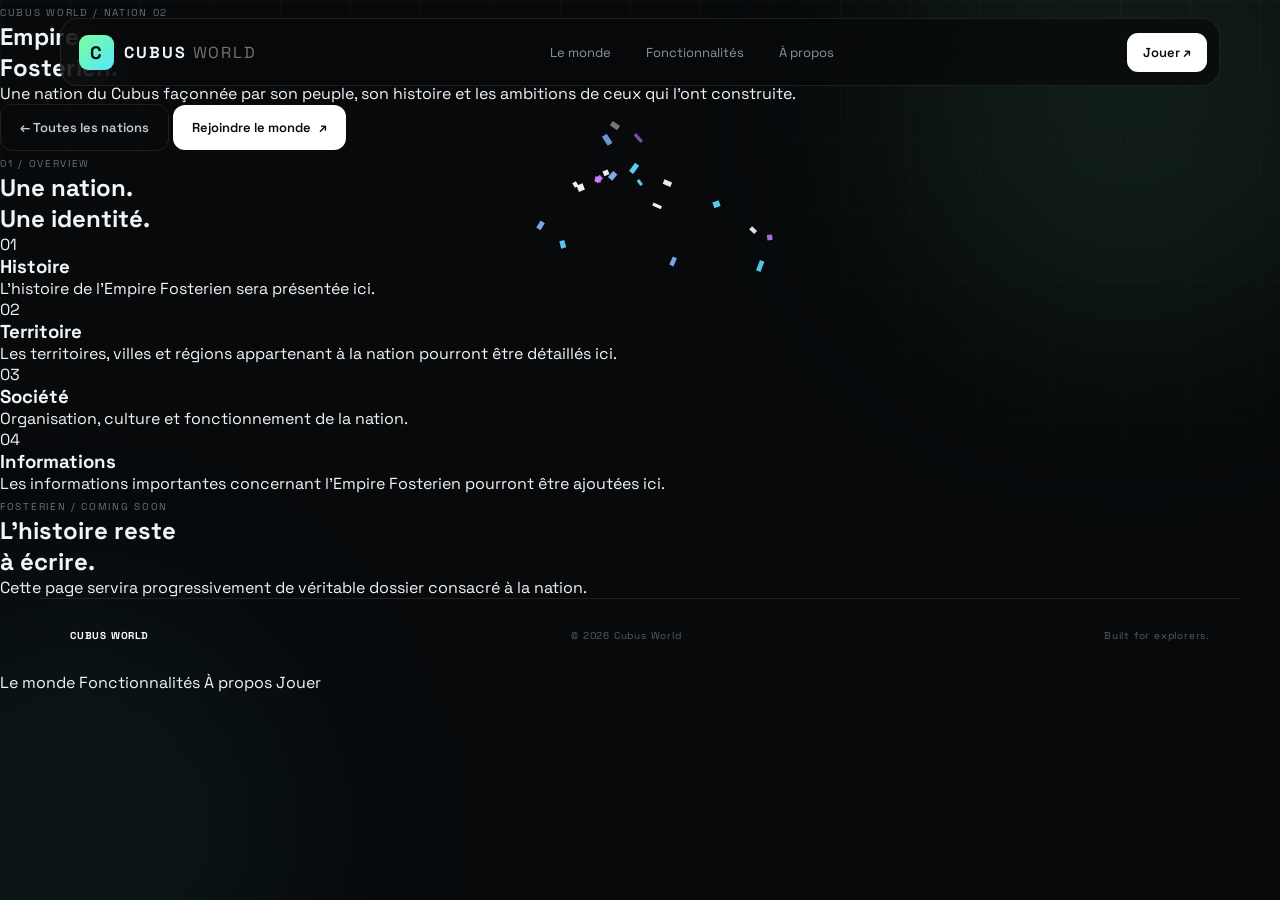
==== fosterien.html @ c407edb6 "Add initial fosterien.html file with structure" ====
<!DOCTYPE html>
<html lang="fr">

<head>

    <meta charset="UTF-8">

    <meta
        name="viewport"
        content="width=device-width, initial-scale=1.0"
    >

    <title>Empire Fosterien — Cubus World</title>

    <meta
        name="description"
        content="Découvrez l'Empire Fosterien dans Cubus World."
    >

    <!-- GLOBAL -->

    <link rel="stylesheet" href="style.css">

    <!-- FOSTERIEN -->

    <link rel="stylesheet" href="fosterien.css">

</head>


<body class="fosterien-page">


    <!-- =========================
         BACKGROUND
    ========================== -->

    <div class="background">

        <div class="grid"></div>

        <div class="glow glow-1"></div>
        <div class="glow glow-2"></div>

        <div class="particles"></div>

    </div>


    <!-- =========================
         NAVIGATION
    ========================== -->

    <header class="navbar">

        <a href="index.html" class="logo">

            <span class="logo-cube">
                C
            </span>

            <span>
                CUBUS<span class="logo-light"> WORLD</span>
            </span>

        </a>


        <nav class="nav-links">

            <a href="index.html#world">
                Le monde
            </a>

            <a href="index.html#features">
                Fonctionnalités
            </a>

            <a href="index.html#about">
                À propos
            </a>

        </nav>


        <a href="play.html" class="nav-button">

            Jouer

            <span>↗</span>

        </a>


        <button
            class="menu-button"
            aria-label="Menu"
        >

            <span></span>
            <span></span>

        </button>

    </header>


    <!-- =========================
         MAIN
    ========================== -->

    <main>


        <!-- HERO -->

        <section class="nation-hero">

            <div class="nation-hero-content reveal">


                <span class="kicker">
                    CUBUS WORLD / NATION 02
                </span>


                <h1>

                    Empire
                    <br>

                    <span>Fosterien.</span>

                </h1>


                <p class="nation-description">

                    Une nation du Cubus façonnée par son peuple,
                    son histoire et les ambitions de ceux qui
                    l'ont construite.

                </p>


                <div class="nation-actions">

                    <a
                        href="nations.html"
                        class="button secondary"
                    >
                        ← Toutes les nations
                    </a>

                    <a
                        href="play.html"
                        class="button primary"
                    >
                        Rejoindre le monde
                        <span>↗</span>
                    </a>

                </div>


            </div>

        </section>


        <!-- =========================
             PRESENTATION
        ========================== -->

        <section class="nation-section">


            <div class="nation-heading reveal">

                <span class="kicker">
                    01 / OVERVIEW
                </span>

                <h2>

                    Une nation.
                    <br>

                    <span>Une identité.</span>

                </h2>

            </div>


            <div class="nation-info-grid">


                <article class="nation-info-card reveal">

                    <span class="nation-card-number">
                        01
                    </span>

                    <h3>
                        Histoire
                    </h3>

                    <p>
                        L'histoire de l'Empire Fosterien
                        sera présentée ici.
                    </p>

                </article>


                <article class="nation-info-card reveal delay">

                    <span class="nation-card-number">
                        02
                    </span>

                    <h3>
                        Territoire
                    </h3>

                    <p>
                        Les territoires, villes et régions
                        appartenant à la nation pourront être
                        détaillés ici.
                    </p>

                </article>


                <article class="nation-info-card reveal">

                    <span class="nation-card-number">
                        03
                    </span>

                    <h3>
                        Société
                    </h3>

                    <p>
                        Organisation, culture et fonctionnement
                        de la nation.
                    </p>

                </article>


                <article class="nation-info-card reveal delay">

                    <span class="nation-card-number">
                        04
                    </span>

                    <h3>
                        Informations
                    </h3>

                    <p>
                        Les informations importantes concernant
                        l'Empire Fosterien pourront être ajoutées ici.
                    </p>

                </article>


            </div>

        </section>


        <!-- =========================
             PLACEHOLDER
        ========================== -->

        <section class="nation-feature">

            <div class="nation-feature-content reveal">

                <span class="kicker">
                    FOSTERIEN / COMING SOON
                </span>

                <h2>

                    L'histoire reste
                    <br>

                    <span>à écrire.</span>

                </h2>

                <p>

                    Cette page servira progressivement de
                    véritable dossier consacré à la nation.

                </p>

            </div>

        </section>


    </main>


    <!-- =========================
         FOOTER
    ========================== -->

    <footer>

        <div class="footer-logo">
            CUBUS WORLD
        </div>

        <span>
            © 2026 Cubus World
        </span>

        <span>
            Built for explorers.
        </span>

    </footer>


    <!-- =========================
         SCRIPTS
    ========================== -->

    <script src="moteur-js.js"></script>

    <script src="script.js"></script>

    <script src="fosterien.js"></script>


</body>

</html>
---- style.css ----
@import url('https://fonts.googleapis.com/css2?family=Space+Grotesk:wght@400;500;600;700&display=swap');

:root {
    --bg: #07090b;
    --surface: #0d1115;
    --surface-2: #12171c;

    --text: #f2f5f7;
    --muted: #8b949d;

    --green: #7cff9b;
    --cyan: #55e6ff;
    --purple: #9b6cff;

    --border: rgba(255,255,255,.09);

    --max: 1200px;
}


* {
    margin: 0;
    padding: 0;
    box-sizing: border-box;
}


html {
    scroll-behavior: smooth;
}


body {
    background: var(--bg);
    color: var(--text);
    font-family: "Space Grotesk", sans-serif;
    overflow-x: hidden;
}


a {
    text-decoration: none;
    color: inherit;
}


/* =========================
   BACKGROUND
========================= */

.background {
    position: fixed;
    inset: 0;
    pointer-events: none;
    z-index: -1;
    overflow: hidden;
}


.grid {
    position: absolute;
    inset: 0;

    background-image:
        linear-gradient(rgba(255,255,255,.025) 1px, transparent 1px),
        linear-gradient(90deg, rgba(255,255,255,.025) 1px, transparent 1px);

    background-size: 70px 70px;

    mask-image: linear-gradient(
        to bottom,
        black,
        transparent 80%
    );
}


.glow {
    position: absolute;
    border-radius: 50%;
    filter: blur(100px);
}


.glow-1 {
    width: 500px;
    height: 500px;

    background: rgba(124,255,155,.08);

    top: -150px;
    right: -100px;

    animation: glowMove 10s ease-in-out infinite;
}


.glow-2 {
    width: 450px;
    height: 450px;

    background: rgba(85,230,255,.06);

    bottom: -150px;
    left: -150px;

    animation: glowMove 13s ease-in-out infinite reverse;
}


/* =========================
   NAVBAR
========================= */

.navbar {
    position: fixed;

    top: 18px;
    left: 50%;

    transform: translateX(-50%);

    width: min(calc(100% - 30px), 1160px);

    height: 68px;

    display: flex;
    align-items: center;
    justify-content: space-between;

    padding: 0 12px 0 18px;

    border: 1px solid var(--border);
    border-radius: 18px;

    background: rgba(7,9,11,.72);

    backdrop-filter: blur(20px);

    z-index: 100;

    transition: .35s;
}


.navbar.scrolled {
    background: rgba(7,9,11,.94);

    box-shadow:
        0 20px 60px rgba(0,0,0,.35);
}


.logo {
    display: flex;
    align-items: center;
    gap: 10px;

    font-weight: 700;
    letter-spacing: .12em;
}


.logo-cube {
    width: 35px;
    height: 35px;

    display: grid;
    place-items: center;

    background: linear-gradient(
        135deg,
        var(--green),
        var(--cyan)
    );

    color: #07100b;

    border-radius: 9px;

    font-size: 18px;

    transform: rotate(0);
    transition: .4s;
}


.logo:hover .logo-cube {
    transform: rotate(90deg) scale(1.08);
}


.logo-light {
    font-weight: 400;
    opacity: .45;
}


.nav-links {
    display: flex;
    gap: 35px;

    font-size: 13px;

    color: var(--muted);
}


.nav-links a {
    transition: .25s;
}


.nav-links a:hover {
    color: white;
}


.nav-button {
    padding: 11px 16px;

    border-radius: 11px;

    background: white;
    color: #080a0c;

    font-size: 13px;
    font-weight: 600;

    transition: .3s;
}


.nav-button:hover {
    transform: translateY(-2px);

    box-shadow:
        0 10px 30px rgba(124,255,155,.15);
}


.menu-button {
    display: none;

    background: none;
    border: none;

    width: 40px;
    height: 40px;
}


.menu-button span {
    display: block;

    width: 23px;
    height: 1px;

    background: white;

    margin: 6px auto;
}


/* =========================
   HERO
========================= */

.hero {
    position: relative;

    min-height: 100svh;

    max-width: var(--max);

    margin: auto;

    display: grid;

    grid-template-columns: 1.05fr .95fr;

    align-items: center;

    gap: 40px;

    padding: 150px 30px 100px;
}


.status {
    display: inline-flex;

    align-items: center;
    gap: 9px;

    padding: 8px 12px;

    border: 1px solid var(--border);

    border-radius: 100px;

    color: #9fa7ae;

    font-size: 10px;

    letter-spacing: .14em;
}


.status span {
    width: 6px;
    height: 6px;

    border-radius: 50%;

    background: var(--green);

    box-shadow:
        0 0 15px var(--green);

    animation: pulse 2s infinite;
}


.hero h1 {
    font-size: clamp(60px, 8vw, 105px);

    line-height: .86;

    letter-spacing: -.075em;

    margin: 30px 0;
}


.hero h1 span {
    background: linear-gradient(
        100deg,
        white,
        var(--green),
        var(--cyan)
    );

    background-clip: text;
    -webkit-background-clip: text;

    color: transparent;
}


.hero-content > p {
    max-width: 530px;

    color: var(--muted);

    line-height: 1.7;

    font-size: 16px;
}


.hero-content strong {
    color: white;
}


.hero-buttons {
    display: flex;

    gap: 12px;

    margin-top: 32px;
}


.button {
    display: inline-flex;

    align-items: center;
    justify-content: center;

    padding: 14px 19px;

    border-radius: 12px;

    font-size: 13px;
    font-weight: 600;

    transition: .35s;
}


.button span {
    margin-left: 8px;
}


.button.primary {
    background: white;
    color: #080a0c;
}


.button.primary:hover {
    transform: translateY(-4px);

    box-shadow:
        0 15px 45px rgba(124,255,155,.16);
}


.button.secondary {
    border: 1px solid var(--border);

    color: #c4c9ce;
}


.button.secondary:hover {
    background: rgba(255,255,255,.05);

    transform: translateY(-4px);
}


.hero-stats {
    display: flex;

    gap: 40px;

    margin-top: 55px;
}


.hero-stats div {
    display: flex;
    flex-direction: column;
}


.hero-stats strong {
    font-size: 20px;
}


.hero-stats span {
    color: #5d666e;

    font-size: 9px;

    text-transform: uppercase;

    letter-spacing: .12em;

    margin-top: 5px;
}


/* =========================
   CUBE
========================= */

.hero-object {
    position: relative;

    display: grid;
    place-items: center;

    min-height: 500px;
}


.cube {
    width: 190px;
    height: 190px;

    position: relative;

    transform-style: preserve-3d;

    transform: rotateX(-20deg) rotateY(35deg);

    animation: cubeFloat 7s ease-in-out infinite;

    filter:
        drop-shadow(0 50px 50px rgba(0,0,0,.5));
}


.cube-face {
    position: absolute;

    width: 190px;
    height: 190px;

    border: 1px solid rgba(255,255,255,.18);

    background:
        linear-gradient(
            135deg,
            rgba(124,255,155,.55),
            rgba(85,230,255,.2)
        );

    box-shadow:
        inset 0 0 40px rgba(255,255,255,.08);
}


.front {
    transform: translateZ(95px);
}


.back {
    transform: rotateY(180deg) translateZ(95px);
}


.right {
    transform: rotateY(90deg) translateZ(95px);
}


.left {
    transform: rotateY(-90deg) translateZ(95px);
}


.top {
    transform: rotateX(90deg) translateZ(95px);
}


.bottom {
    transform: rotateX(-90deg) translateZ(95px);
}


.floating-card {
    position: absolute;

    padding: 10px 14px;

    border: 1px solid var(--border);

    border-radius: 10px;

    background: rgba(10,13,16,.8);

    backdrop-filter: blur(15px);

    font-size: 10px;

    letter-spacing: .1em;

    color: #aeb5bb;
}


.floating-card span {
    color: var(--green);

    margin-right: 7px;
}


.card-1 {
    top: 22%;
    left: 8%;

    animation: float 5s infinite;
}


.card-2 {
    bottom: 23%;
    right: 5%;

    animation: float 6s .5s infinite reverse;
}


.scroll {
    position: absolute;

    bottom: 30px;
    left: 30px;

    display: flex;
    align-items: center;
    gap: 10px;

    font-size: 9px;

    letter-spacing: .15em;

    color: #555d64;
}


.scroll span {
    width: 1px;
    height: 25px;

    background: linear-gradient(
        var(--green),
        transparent
    );

    animation: scroll 2s infinite;
}


/* =========================
   SECTIONS
========================= */

.section {
    max-width: var(--max);

    margin: auto;

    padding: 140px 30px;
}


.kicker {
    color: #687078;

    font-size: 10px;

    letter-spacing: .17em;
}


.section-heading {
    max-width: 650px;
}


.section-heading h2,
.about h2,
.play-content h2 {
    font-size: clamp(45px, 6vw, 78px);

    line-height: .94;

    letter-spacing: -.06em;

    margin: 22px 0;
}


.section-heading h2 span,
.about h2 span,
.play-content h2 span {
    background: linear-gradient(
        100deg,
        white,
        var(--green),
        var(--cyan)
    );

    background-clip: text;
    -webkit-background-clip: text;

    color: transparent;
}


.section-heading p,
.about-content p {
    color: var(--muted);

    line-height: 1.7;

    max-width: 530px;
}


/* =========================
   WORLD CARDS
========================= */

.world-grid {
    display: grid;

    grid-template-columns:
        repeat(3, 1fr);

    gap: 16px;

    margin-top: 65px;
}


.world-card {
    position: relative;

    min-height: 410px;

    border-radius: 25px;

    overflow: hidden;

    border: 1px solid var(--border);

    transition:
        transform .5s,
        border-color .5s;
}


.world-card:hover {
    transform: translateY(-10px);

    border-color: rgba(124,255,155,.3);
}


.world-card::before {
    content: "";

    position: absolute;
    inset: 0;

    background-size: cover;

    background-position: center;

    transition: transform 1s;
}


.world-card:hover::before {
    transform: scale(1.08);
}


.forest::before {
    background:
        radial-gradient(
            circle at 50% 25%,
            rgba(124,255,155,.35),
            transparent 35%
        ),
        linear-gradient(
            150deg,
            #16281c,
            #07100b 65%
        );
}


.ruins::before {
    background:
        radial-gradient(
            circle at 70% 20%,
            rgba(155,108,255,.35),
            transparent 35%
        ),
        linear-gradient(
            150deg,
            #241c31,
            #09070d 70%
        );
}


.void::before {
    background:
        radial-gradient(
            circle at 50% 30%,
            rgba(85,230,255,.35),
            transparent 35%
        ),
        linear-gradient(
            150deg,
            #10252a,
            #05090b 70%
        );
}


.card-overlay {
    position: absolute;
    inset: 0;

    background:
        linear-gradient(
            transparent 20%,
            rgba(0,0,0,.9)
        );
}


.world-card-content {
    position: absolute;

    left: 25px;
    right: 25px;
    bottom: 25px;
}


.world-card-content > span {
    font-size: 9px;

    color: #7b858c;

    letter-spacing: .14em;
}


.world-card h3 {
    font-size: 30px;

    margin: 9px 0;
}


.world-card p {
    color: #929aa1;

    font-size: 13px;

    line-height: 1.5;
}


.world-card a {
    display: inline-block;

    margin-top: 20px;

    font-size: 12px;

    color: var(--green);
}


/* =========================
   FEATURES
========================= */

.features-grid {
    display: grid;

    grid-template-columns:
        repeat(4, 1fr);

    gap: 15px;

    margin-top: 65px;
}


.feature {
    min-height: 280px;

    padding: 25px;

    border: 1px solid var(--border);

    border-radius: 22px;

    background:
        linear-gradient(
            145deg,
            rgba(255,255,255,.04),
            transparent
        );

    transition: .45s;

    position: relative;

    overflow: hidden;
}


.feature:hover {
    transform: translateY(-8px);

    background:
        linear-gradient(
            145deg,
            rgba(124,255,155,.07),
            transparent
        );
}


.feature-number {
    color: #525b62;

    font-size: 10px;
}


.feature-icon {
    font-size: 28px;

    color: var(--green);

    margin: 45px 0 20px;
}


.feature h3 {
    font-size: 22px;

    margin-bottom: 10px;
}


.feature p {
    color: var(--muted);

    font-size: 13px;

    line-height: 1.6;
}
.feature-link {
    display: inline-block;

    margin-top: 20px;

    font-size: 12px;

    color: var(--green);

    transition: .25s;
}

.feature-link:hover {
    transform: translateX(5px);
}


/* =========================
   PLAY SECTION
========================= */

.play-section {
    position: relative;

    min-height: 650px;

    display: grid;
    place-items: center;

    text-align: center;

    overflow: hidden;

    border-top: 1px solid var(--border);
    border-bottom: 1px solid var(--border);
}


.play-background {
    position: absolute;
    inset: 0;

    background:
        radial-gradient(
            circle at 50% 45%,
            rgba(124,255,155,.13),
            transparent 30%
        ),
        radial-gradient(
            circle at 50% 50%,
            rgba(85,230,255,.08),
            transparent 55%
        );
}


.play-content {
    position: relative;

    z-index: 2;
}


.play-content p {
    color: var(--muted);

    margin-bottom: 30px;
}


.big {
    padding: 17px 25px;
}


/* =========================
   ABOUT
========================= */

.about {
    min-height: 650px;

    position: relative;

    display: flex;

    align-items: center;
}


.about-big {
    position: absolute;

    left: -40px;

    font-size: clamp(120px, 22vw, 300px);

    font-weight: 700;

    letter-spacing: -.1em;

    color: rgba(255,255,255,.025);

    pointer-events: none;
}


.about-content {
    position: relative;

    margin-left: auto;

    max-width: 520px;
}


/* =========================
   FOOTER
========================= */

footer {
    max-width: var(--max);

    margin: auto;

    padding: 30px;

    border-top: 1px solid var(--border);

    display: flex;

    justify-content: space-between;

    color: #555d64;

    font-size: 10px;

    letter-spacing: .08em;
}


.footer-logo {
    color: white;

    font-weight: 700;
}


/* =========================
   REVEAL
========================= */

.reveal {
    opacity: 0;

    transform:
        translateY(35px);

    transition:
        opacity .9s cubic-bezier(.2,.7,.2,1),
        transform .9s cubic-bezier(.2,.7,.2,1);
}


.reveal.visible {
    opacity: 1;

    transform: none;
}


.delay {
    transition-delay: .18s;
}


/* =========================
   ANIMATIONS
========================= */

@keyframes float {

    0%,100% {
        transform: translateY(0);
    }

    50% {
        transform: translateY(-14px);
    }

}


@keyframes cubeFloat {

    0%,100% {
        transform:
            rotateX(-20deg)
            rotateY(35deg)
            translateY(0);
    }

    50% {
        transform:
            rotateX(-25deg)
            rotateY(55deg)
            translateY(-18px);
    }

}


@keyframes pulse {

    50% {
        opacity: .3;

        box-shadow:
            0 0 5px var(--green);
    }

}


@keyframes glowMove {

    50% {
        transform:
            translate(50px,-30px)
            scale(1.1);
    }

}


@keyframes scroll {

    50% {
        height: 8px;

        opacity: .3;
    }

}


/* =========================
   TABLET
========================= */

@media (max-width: 900px) {

    .nav-links {
        display: none;
    }


    .nav-button {
        display: none;
    }


    .menu-button {
        display: block;
    }


    .hero {
        grid-template-columns: 1fr;

        text-align: center;

        padding-top: 150px;
    }


    .hero-content > p {
        margin: auto;
    }


    .hero-buttons {
        justify-content: center;
    }


    .hero-stats {
        justify-content: center;
    }


    .hero-object {
        min-height: 400px;
    }


    .world-grid {
        grid-template-columns: 1fr 1fr;
    }


    .world-card:last-child {
        grid-column: 1 / -1;
    }


    .features-grid {
        grid-template-columns: 1fr 1fr;
    }

}


/* =========================
   MOBILE
========================= */

@media (max-width: 600px) {

    .navbar {
        top: 10px;

        width:
            calc(100% - 20px);

        height: 62px;
    }


    .hero {
        padding:
            130px
            20px
            80px;
    }


    .hero h1 {
        font-size: 58px;
    }


    .hero-buttons {
        flex-direction: column;
    }


    .hero-buttons .button {
        width: 100%;
    }


    .hero-stats {
        gap: 20px;
    }


    .hero-object {
        min-height: 350px;
    }


    .cube {
        width: 140px;
        height: 140px;
    }


    .cube-face {
        width: 140px;
        height: 140px;
    }


    .front {
        transform: translateZ(70px);
    }


    .back {
        transform:
            rotateY(180deg)
            translateZ(70px);
    }


    .right {
        transform:
            rotateY(90deg)
            translateZ(70px);
    }


    .left {
        transform:
            rotateY(-90deg)
            translateZ(70px);
    }


    .top {
        transform:
            rotateX(90deg)
            translateZ(70px);
    }


    .bottom {
        transform:
            rotateX(-90deg)
            translateZ(70px);
    }


    .floating-card {
        display: none;
    }


    .section {
        padding:
            100px
            20px;
    }


    .world-grid {
        grid-template-columns: 1fr;
    }


    .world-card:last-child {
        grid-column: auto;
    }


    .features-grid {
        grid-template-columns: 1fr;
    }


    .feature {
        min-height: 240px;
    }


    .play-section {
        min-height: 550px;

        padding: 30px;
    }


    .about {
        min-height: 550px;
    }


    .about-big {
        left: -20px;

        top: 15%;

        font-size: 28vw;
    }


    footer {
        margin: 0 20px;

        flex-wrap: wrap;

        gap: 12px;
    }

}


/* ACCESSIBILITY */

@media (prefers-reduced-motion: reduce) {

    *,
    *::before,
    *::after {
        animation-duration: .01ms !important;

        animation-iteration-count: 1 !important;

        scroll-behavior: auto !important;

        transition-duration: .01ms !important;
    }

}
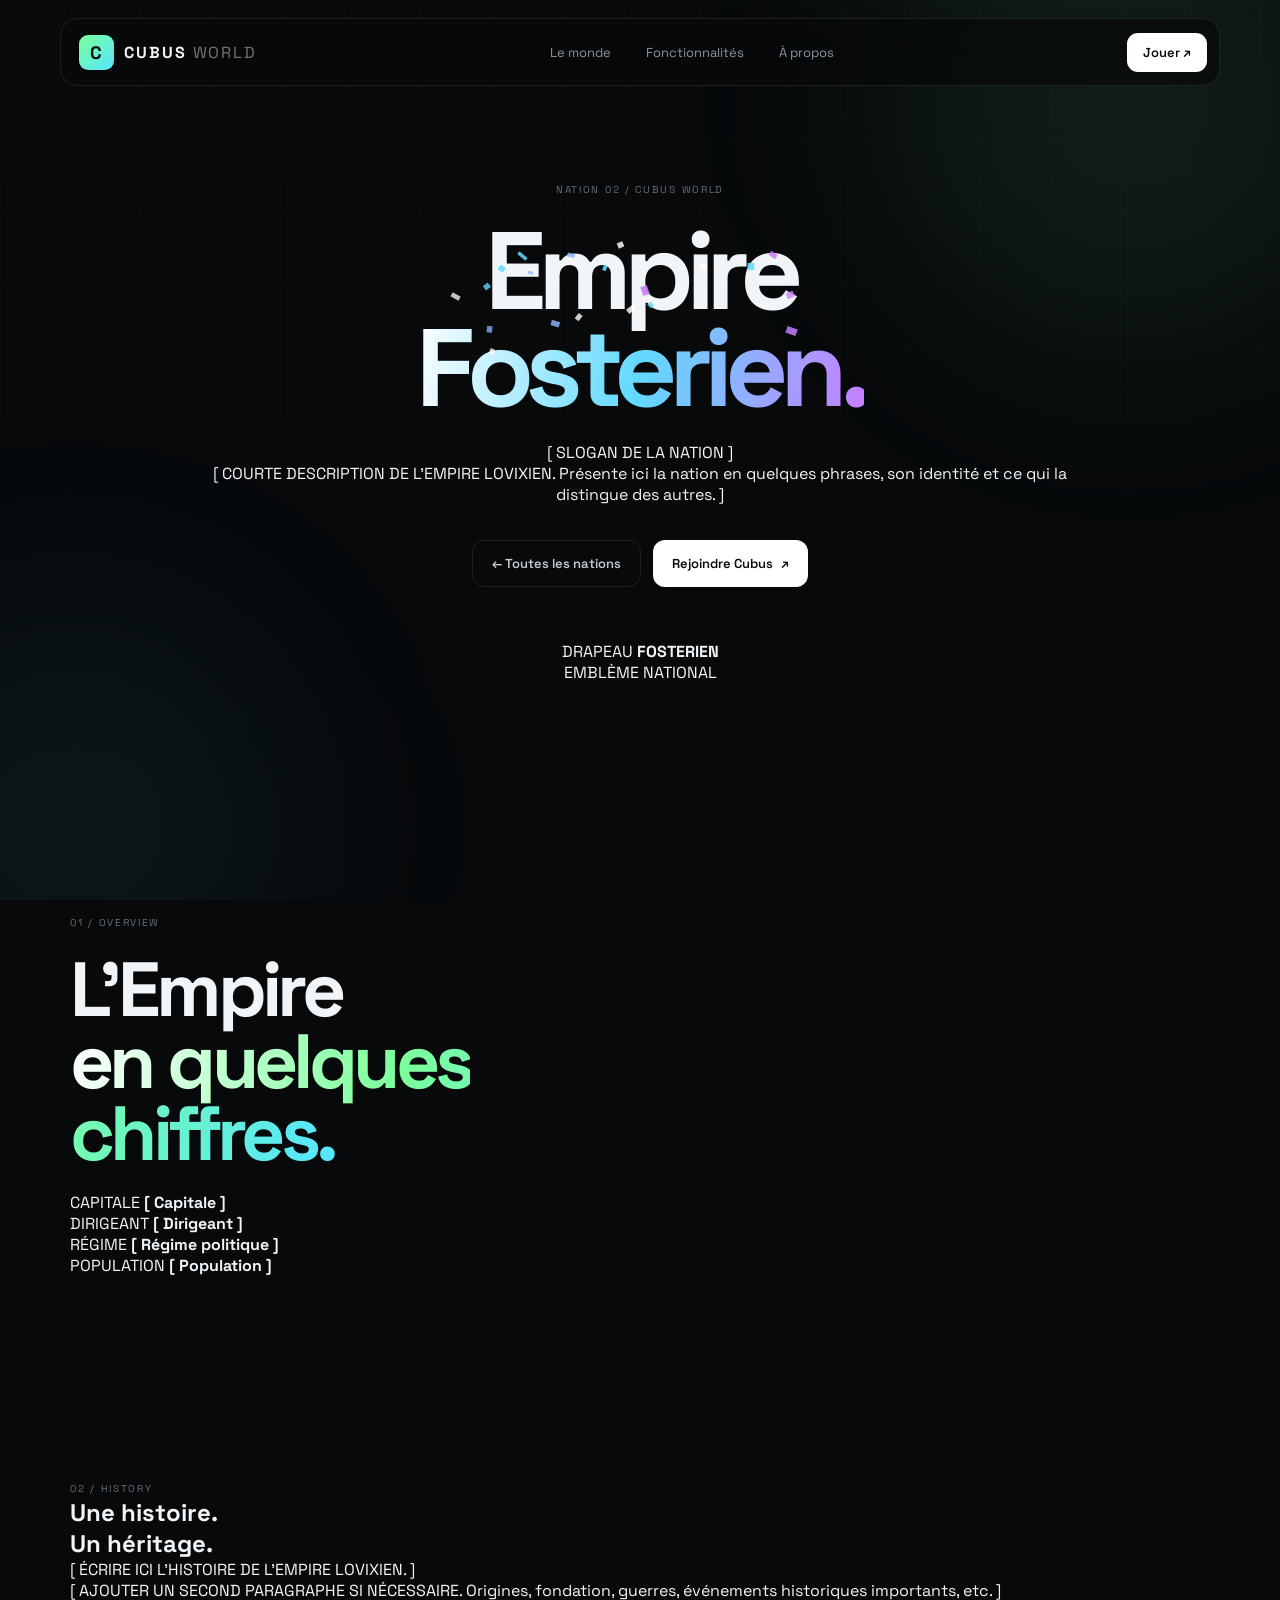
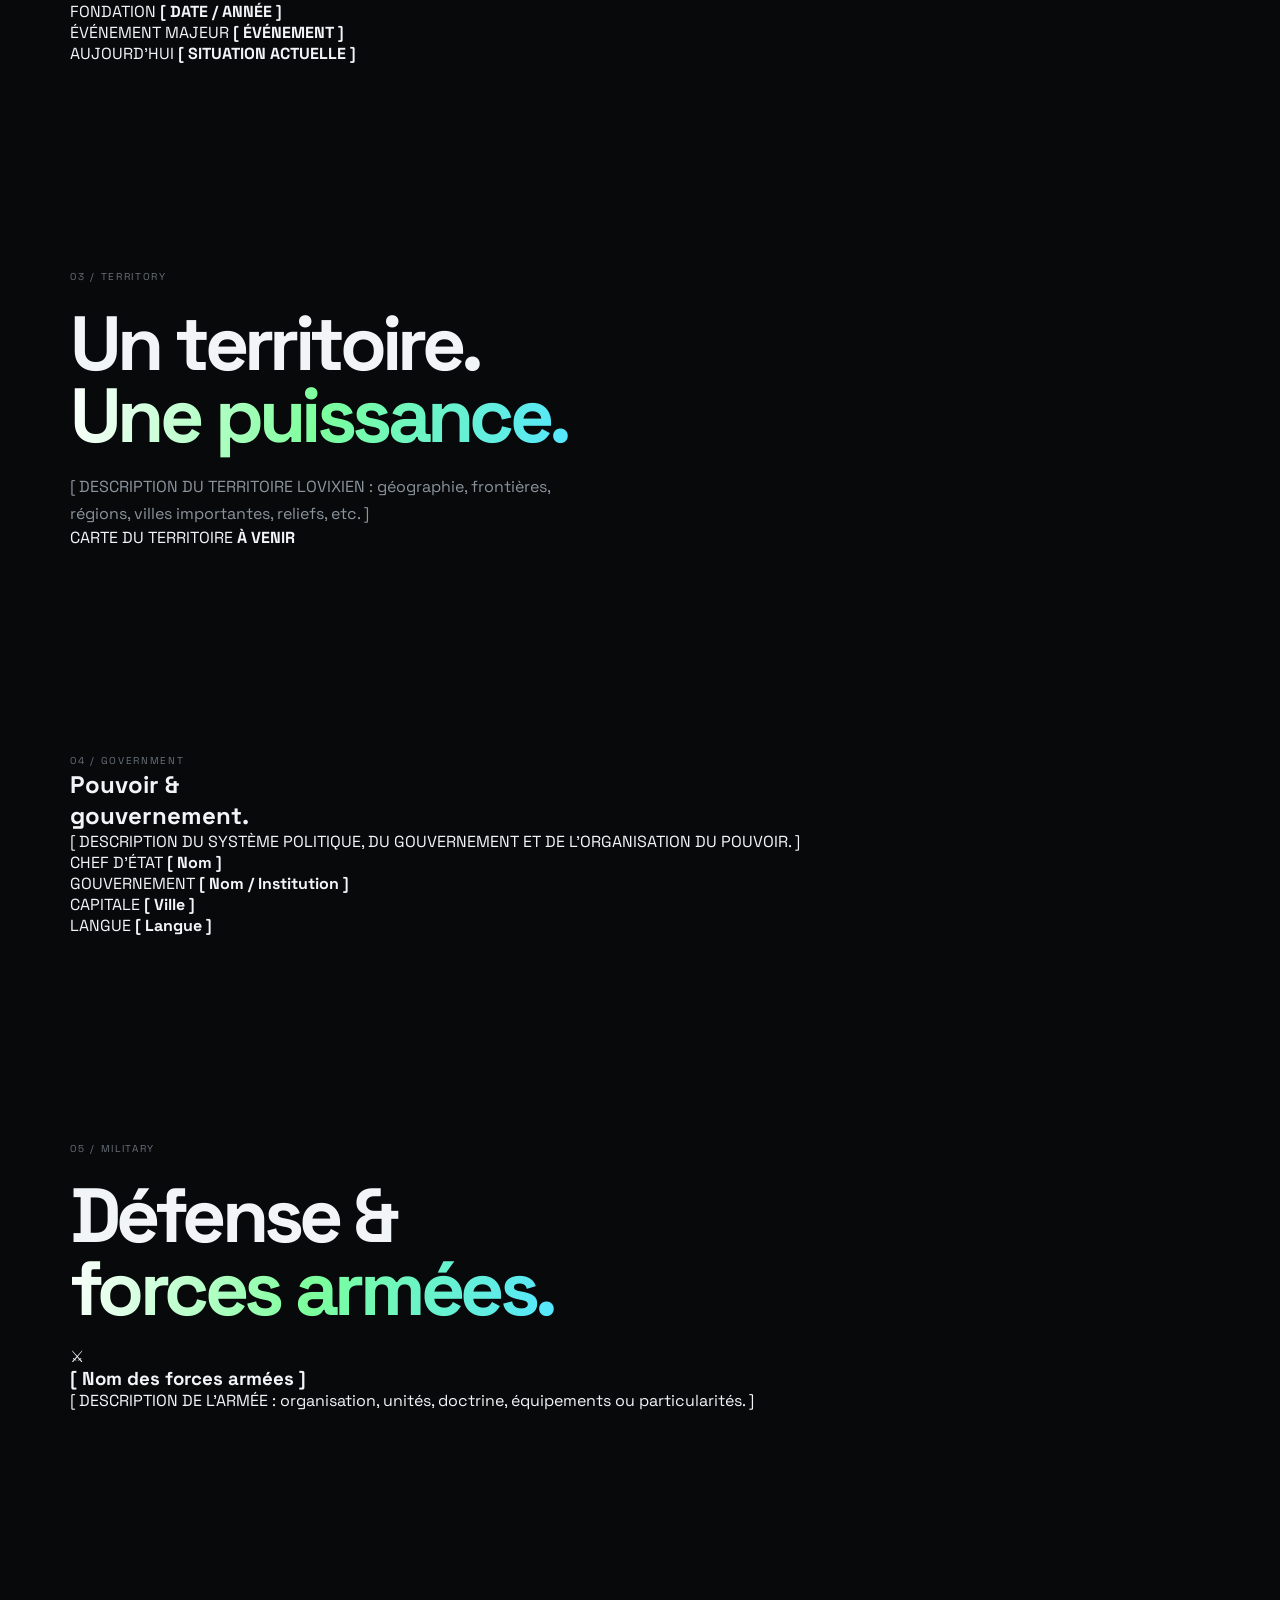
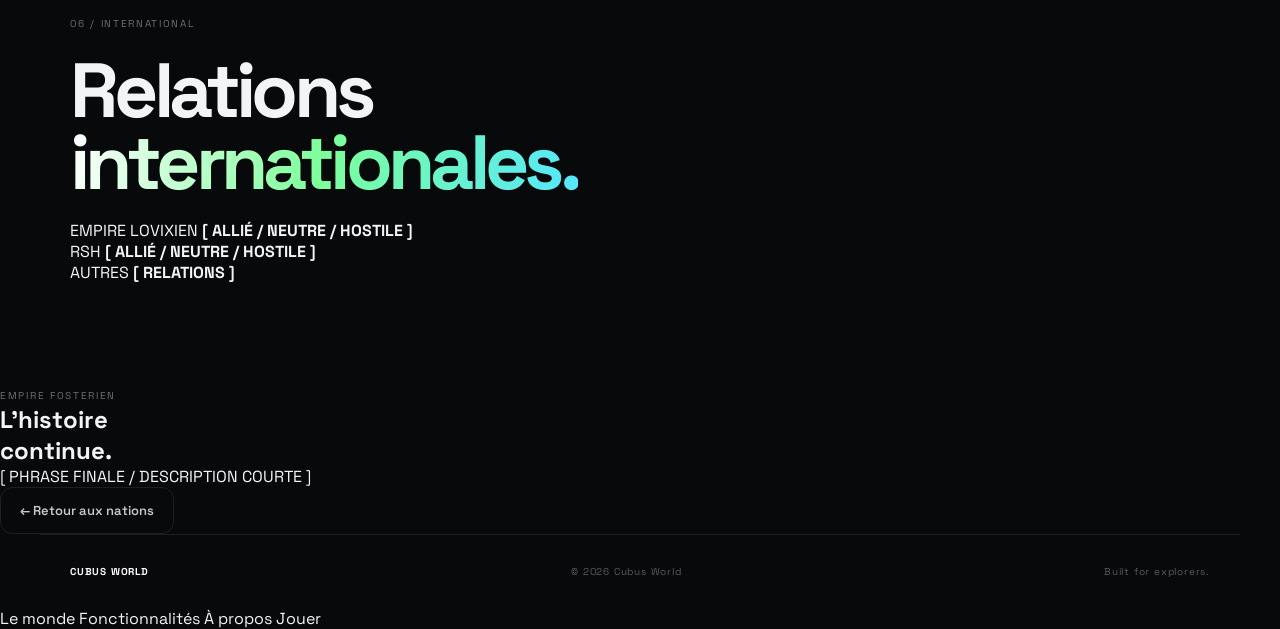
==== commit 28cb5eed: "Refactor fosterien.html for Lovixien Empire" ====
--- a/fosterien.html
+++ b/fosterien.html
@@ -4,36 +4,31 @@
 <head>
 
     <meta charset="UTF-8">
-
-    <meta
-        name="viewport"
-        content="width=device-width, initial-scale=1.0"
-    >
-
-    <title>Empire Fosterien — Cubus World</title>
+    <meta name="viewport" content="width=device-width, initial-scale=1.0">
+
+    <title>Empire Lovixien — Cubus World</title>
 
     <meta
         name="description"
-        content="Découvrez l'Empire Fosterien dans Cubus World."
+        content="Découvrez l'Empire Fosterien, la seconde nations de Cubus World."
     >
 
     <!-- GLOBAL -->
-
+    
     <link rel="stylesheet" href="style.css">
 
-    <!-- FOSTERIEN -->
-
+    <!-- LOVIXIEN -->
     <link rel="stylesheet" href="fosterien.css">
 
 </head>
 
 
-<body class="fosterien-page">
+<body class="nation-page lovixien-page">
 
 
     <!-- =========================
          BACKGROUND
-    ========================== -->
+    ========================= -->
 
     <div class="background">
 
@@ -47,9 +42,10 @@
     </div>
 
 
+
     <!-- =========================
          NAVIGATION
-    ========================== -->
+    ========================= -->
 
     <header class="navbar">
 
@@ -86,7 +82,6 @@
         <a href="play.html" class="nav-button">
 
             Jouer
-
             <span>↗</span>
 
         </a>
@@ -105,24 +100,26 @@
     </header>
 
 
-    <!-- =========================
-         MAIN
-    ========================== -->
 
     <main>
 
 
-        <!-- HERO -->
+        <!-- =========================
+             NATION HERO
+        ========================= -->
 
         <section class="nation-hero">
 
+
             <div class="nation-hero-content reveal">
 
 
                 <span class="kicker">
-                    CUBUS WORLD / NATION 02
+                    NATION 02 / CUBUS WORLD
                 </span>
 
+
+                <!-- NOM -->
 
                 <h1>
 
@@ -134,14 +131,23 @@
                 </h1>
 
 
-                <p class="nation-description">
-
-                    Une nation du Cubus façonnée par son peuple,
-                    son histoire et les ambitions de ceux qui
-                    l'ont construite.
-
+                <!-- SLOGAN -->
+
+                <p class="nation-slogan">
+                    [ SLOGAN DE LA NATION ]
                 </p>
 
+
+                <p class="nation-intro">
+
+                    [ COURTE DESCRIPTION DE L'EMPIRE LOVIXIEN.
+                    Présente ici la nation en quelques phrases,
+                    son identité et ce qui la distingue des autres. ]
+
+                </p>
+
+
+                <!-- ACTIONS -->
 
                 <div class="nation-actions">
 
@@ -156,7 +162,7 @@
                         href="play.html"
                         class="button primary"
                     >
-                        Rejoindre le monde
+                        Rejoindre Cubus
                         <span>↗</span>
                     </a>
 
@@ -165,17 +171,53 @@
 
             </div>
 
+
+
+            <!-- EMBLEM / DRAPEAU -->
+
+            <div class="nation-emblem reveal delay">
+
+                <div class="emblem-frame">
+
+                    <!--
+                        REMPLACE cette image par le drapeau
+                        ou l'emblème officiel de l'Empire Lovixien.
+                    -->
+
+                    <div class="emblem-placeholder">
+
+                        <span>
+                            DRAPEAU
+                        </span>
+
+                        <strong>
+                            FOSTERIEN
+                        </strong>
+
+                    </div>
+
+                </div>
+
+
+                <span class="emblem-caption">
+                    EMBLÈME NATIONAL
+                </span>
+
+            </div>
+
+
         </section>
 
 
+
         <!-- =========================
-             PRESENTATION
-        ========================== -->
-
-        <section class="nation-section">
-
-
-            <div class="nation-heading reveal">
+             QUICK INFORMATION
+        ========================= -->
+
+        <section class="nation-section nation-overview">
+
+
+            <div class="section-heading reveal">
 
                 <span class="kicker">
                     01 / OVERVIEW
@@ -183,136 +225,503 @@
 
                 <h2>
 
-                    Une nation.
+                    L'Empire
                     <br>
 
-                    <span>Une identité.</span>
+                    <span>en quelques chiffres.</span>
 
                 </h2>
 
             </div>
 
 
-            <div class="nation-info-grid">
-
-
-                <article class="nation-info-card reveal">
-
-                    <span class="nation-card-number">
-                        01
-                    </span>
+
+            <div class="nation-stats">
+
+
+                <div class="nation-stat reveal">
+
+                    <span>
+                        CAPITALE
+                    </span>
+
+                    <strong>
+                        [ Capitale ]
+                    </strong>
+
+                </div>
+
+
+                <div class="nation-stat reveal delay">
+
+                    <span>
+                        DIRIGEANT
+                    </span>
+
+                    <strong>
+                        [ Dirigeant ]
+                    </strong>
+
+                </div>
+
+
+                <div class="nation-stat reveal">
+
+                    <span>
+                        RÉGIME
+                    </span>
+
+                    <strong>
+                        [ Régime politique ]
+                    </strong>
+
+                </div>
+
+
+                <div class="nation-stat reveal delay">
+
+                    <span>
+                        POPULATION
+                    </span>
+
+                    <strong>
+                        [ Population ]
+                    </strong>
+
+                </div>
+
+
+            </div>
+
+        </section>
+
+
+
+        <!-- =========================
+             HISTORY
+        ========================= -->
+
+        <section class="nation-section nation-history">
+
+
+            <div class="nation-two-columns">
+
+
+                <div class="nation-text reveal">
+
+                    <span class="kicker">
+                        02 / HISTORY
+                    </span>
+
+
+                    <h2>
+
+                        Une histoire.
+                        <br>
+
+                        <span>Un héritage.</span>
+
+                    </h2>
+
+
+                    <p>
+
+                        [ ÉCRIRE ICI L'HISTOIRE DE L'EMPIRE LOVIXIEN. ]
+
+                    </p>
+
+
+                    <p>
+
+                        [ AJOUTER UN SECOND PARAGRAPHE SI NÉCESSAIRE.
+                        Origines, fondation, guerres, événements
+                        historiques importants, etc. ]
+
+                    </p>
+
+                </div>
+
+
+
+                <div class="history-card reveal delay">
+
+                    <span>
+                        FONDATION
+                    </span>
+
+                    <strong>
+                        [ DATE / ANNÉE ]
+                    </strong>
+
+
+                    <div class="history-line"></div>
+
+
+                    <span>
+                        ÉVÉNEMENT MAJEUR
+                    </span>
+
+                    <strong>
+                        [ ÉVÉNEMENT ]
+                    </strong>
+
+
+                    <div class="history-line"></div>
+
+
+                    <span>
+                        AUJOURD'HUI
+                    </span>
+
+                    <strong>
+                        [ SITUATION ACTUELLE ]
+                    </strong>
+
+                </div>
+
+
+            </div>
+
+        </section>
+
+
+
+        <!-- =========================
+             TERRITORY
+        ========================= -->
+
+        <section class="nation-section nation-territory">
+
+
+            <div class="section-heading reveal">
+
+                <span class="kicker">
+                    03 / TERRITORY
+                </span>
+
+
+                <h2>
+
+                    Un territoire.
+                    <br>
+
+                    <span>Une puissance.</span>
+
+                </h2>
+
+
+                <p>
+
+                    [ DESCRIPTION DU TERRITOIRE LOVIXIEN :
+                    géographie, frontières, régions, villes importantes,
+                    reliefs, etc. ]
+
+                </p>
+
+            </div>
+
+
+
+            <div class="map-placeholder reveal">
+
+                <span>
+                    CARTE DU TERRITOIRE
+                </span>
+
+                <strong>
+                    À VENIR
+                </strong>
+
+            </div>
+
+        </section>
+
+
+
+        <!-- =========================
+             GOVERNMENT
+        ========================= -->
+
+        <section class="nation-section nation-government">
+
+
+            <div class="nation-two-columns">
+
+
+                <div class="nation-text reveal">
+
+                    <span class="kicker">
+                        04 / GOVERNMENT
+                    </span>
+
+
+                    <h2>
+
+                        Pouvoir &
+                        <br>
+
+                        <span>gouvernement.</span>
+
+                    </h2>
+
+
+                    <p>
+
+                        [ DESCRIPTION DU SYSTÈME POLITIQUE,
+                        DU GOUVERNEMENT ET DE L'ORGANISATION
+                        DU POUVOIR. ]
+
+                    </p>
+
+                </div>
+
+
+
+                <div class="info-list reveal delay">
+
+
+                    <div>
+
+                        <span>
+                            CHEF D'ÉTAT
+                        </span>
+
+                        <strong>
+                            [ Nom ]
+                        </strong>
+
+                    </div>
+
+
+                    <div>
+
+                        <span>
+                            GOUVERNEMENT
+                        </span>
+
+                        <strong>
+                            [ Nom / Institution ]
+                        </strong>
+
+                    </div>
+
+
+                    <div>
+
+                        <span>
+                            CAPITALE
+                        </span>
+
+                        <strong>
+                            [ Ville ]
+                        </strong>
+
+                    </div>
+
+
+                    <div>
+
+                        <span>
+                            LANGUE
+                        </span>
+
+                        <strong>
+                            [ Langue ]
+                        </strong>
+
+                    </div>
+
+
+                </div>
+
+
+            </div>
+
+        </section>
+
+
+
+        <!-- =========================
+             MILITARY
+        ========================= -->
+
+        <section class="nation-section nation-military">
+
+
+            <div class="section-heading reveal">
+
+                <span class="kicker">
+                    05 / MILITARY
+                </span>
+
+
+                <h2>
+
+                    Défense &
+                    <br>
+
+                    <span>forces armées.</span>
+
+                </h2>
+
+            </div>
+
+
+
+            <div class="military-card reveal">
+
+
+                <div class="military-icon">
+                    ⚔
+                </div>
+
+
+                <div>
 
                     <h3>
-                        Histoire
+                        [ Nom des forces armées ]
                     </h3>
 
+
                     <p>
-                        L'histoire de l'Empire Fosterien
-                        sera présentée ici.
+
+                        [ DESCRIPTION DE L'ARMÉE :
+                        organisation, unités, doctrine,
+                        équipements ou particularités. ]
+
                     </p>
 
-                </article>
-
-
-                <article class="nation-info-card reveal delay">
-
-                    <span class="nation-card-number">
-                        02
-                    </span>
-
-                    <h3>
-                        Territoire
-                    </h3>
-
-                    <p>
-                        Les territoires, villes et régions
-                        appartenant à la nation pourront être
-                        détaillés ici.
-                    </p>
-
-                </article>
-
-
-                <article class="nation-info-card reveal">
-
-                    <span class="nation-card-number">
-                        03
-                    </span>
-
-                    <h3>
-                        Société
-                    </h3>
-
-                    <p>
-                        Organisation, culture et fonctionnement
-                        de la nation.
-                    </p>
-
-                </article>
-
-
-                <article class="nation-info-card reveal delay">
-
-                    <span class="nation-card-number">
-                        04
-                    </span>
-
-                    <h3>
-                        Informations
-                    </h3>
-
-                    <p>
-                        Les informations importantes concernant
-                        l'Empire Fosterien pourront être ajoutées ici.
-                    </p>
-
-                </article>
-
+                </div>
 
             </div>
 
         </section>
 
 
+
         <!-- =========================
-             PLACEHOLDER
-        ========================== -->
-
-        <section class="nation-feature">
-
-            <div class="nation-feature-content reveal">
+             RELATIONS
+        ========================= -->
+
+        <section class="nation-section nation-relations">
+
+
+            <div class="section-heading reveal">
 
                 <span class="kicker">
-                    FOSTERIEN / COMING SOON
+                    06 / INTERNATIONAL
                 </span>
 
+
                 <h2>
 
-                    L'histoire reste
+                    Relations
                     <br>
 
-                    <span>à écrire.</span>
+                    <span>internationales.</span>
 
                 </h2>
 
+            </div>
+
+
+
+            <div class="relations-grid">
+
+
+                <div class="relation-card reveal">
+
+                    <span>
+                        EMPIRE LOVIXIEN
+                    </span>
+
+                    <strong>
+                        [ ALLIÉ / NEUTRE / HOSTILE ]
+                    </strong>
+
+                </div>
+
+
+                <div class="relation-card reveal delay">
+
+                    <span>
+                        RSH
+                    </span>
+
+                    <strong>
+                        [ ALLIÉ / NEUTRE / HOSTILE ]
+                    </strong>
+
+                </div>
+
+
+                <div class="relation-card reveal">
+
+                    <span>
+                        AUTRES
+                    </span>
+
+                    <strong>
+                        [ RELATIONS ]
+                    </strong>
+
+                </div>
+
+
+            </div>
+
+        </section>
+
+
+
+        <!-- =========================
+             FOOTER CTA
+        ========================= -->
+
+        <section class="nation-final">
+
+
+            <div class="reveal">
+
+                <span class="kicker">
+                    EMPIRE FOSTERIEN
+                </span>
+
+
+                <h2>
+
+                    L'histoire
+                    <br>
+
+                    <span>continue.</span>
+
+                </h2>
+
+
                 <p>
-
-                    Cette page servira progressivement de
-                    véritable dossier consacré à la nation.
-
+                    [ PHRASE FINALE / DESCRIPTION COURTE ]
                 </p>
 
+
+                <a
+                    href="nations.html"
+                    class="button secondary"
+                >
+                    ← Retour aux nations
+                </a>
+
             </div>
 
         </section>
 
 
     </main>
+
 
 
     <!-- =========================
          FOOTER
-    ========================== -->
+    ========================= -->
 
     <footer>
 
@@ -331,16 +740,17 @@
     </footer>
 
 
-    <!-- =========================
-         SCRIPTS
-    ========================== -->
+
+    <!-- GLOBAL -->
+
+    <script src="script.js"></script>
+
+    <!-- LOVIXIEN -->
+
+    <script src="fosterien.js"></script>
 
     <script src="moteur-js.js"></script>
 
-    <script src="script.js"></script>
-
-    <script src="fosterien.js"></script>
-
 
 </body>
 
--- a/fosterien.css
+++ b/fosterien.css
@@ -0,0 +1,370 @@
+/* =========================
+   FOSTERIEN PAGE
+========================= */
+
+.fosterien-page {
+    min-height: 100vh;
+}
+
+
+/* =========================
+   HERO
+========================= */
+
+.nation-hero {
+
+    min-height: 90vh;
+
+    max-width: var(--max);
+
+    margin: auto;
+
+    display: grid;
+
+    place-items: center;
+
+    padding: 150px 30px 100px;
+
+    text-align: center;
+
+}
+
+
+.nation-hero-content {
+
+    width: 100%;
+
+    max-width: 900px;
+
+}
+
+
+.nation-hero h1 {
+
+    font-size:
+        clamp(60px, 9vw, 110px);
+
+    line-height: .88;
+
+    letter-spacing: -.075em;
+
+    margin: 25px 0;
+
+}
+
+
+.nation-hero h1 span {
+
+    background:
+        linear-gradient(
+            100deg,
+            white,
+            #62d9ff,
+            #c77dff
+        );
+
+    background-clip: text;
+
+    -webkit-background-clip: text;
+
+    color: transparent;
+
+}
+
+
+.nation-description {
+
+    max-width: 620px;
+
+    margin: 0 auto;
+
+    color: var(--muted);
+
+    line-height: 1.7;
+
+    font-size: 15px;
+
+}
+
+
+.nation-actions {
+
+    display: flex;
+
+    justify-content: center;
+
+    gap: 12px;
+
+    margin-top: 35px;
+
+    flex-wrap: wrap;
+
+}
+
+
+/* =========================
+   SECTION
+========================= */
+
+.nation-section {
+
+    max-width: var(--max);
+
+    margin: auto;
+
+    padding:
+        100px
+        30px;
+
+}
+
+
+.nation-heading {
+
+    margin-bottom: 50px;
+
+}
+
+
+.nation-heading h2 {
+
+    font-size:
+        clamp(42px, 6vw, 72px);
+
+    line-height: .95;
+
+    letter-spacing: -.06em;
+
+    margin-top: 20px;
+
+}
+
+
+.nation-heading h2 span {
+
+    color: #62d9ff;
+
+}
+
+
+/* =========================
+   INFO GRID
+========================= */
+
+.nation-info-grid {
+
+    display: grid;
+
+    grid-template-columns:
+        repeat(2, 1fr);
+
+    gap: 15px;
+
+}
+
+
+.nation-info-card {
+
+    position: relative;
+
+    padding: 32px;
+
+    min-height: 190px;
+
+    border:
+        1px solid var(--border);
+
+    border-radius: 22px;
+
+    background:
+        linear-gradient(
+            145deg,
+            rgba(255,255,255,.04),
+            transparent
+        );
+
+    overflow: hidden;
+
+    transition:
+        transform .35s ease,
+        border-color .35s ease;
+
+}
+
+
+.nation-info-card:hover {
+
+    transform:
+        translateY(-5px);
+
+    border-color:
+        rgba(98,217,255,.3);
+
+}
+
+
+.nation-card-number {
+
+    display: block;
+
+    margin-bottom: 25px;
+
+    color: #62d9ff;
+
+    font-size: 10px;
+
+    letter-spacing: .18em;
+
+}
+
+
+.nation-info-card h3 {
+
+    margin-bottom: 10px;
+
+    font-size: 22px;
+
+}
+
+
+.nation-info-card p {
+
+    max-width: 520px;
+
+    color: var(--muted);
+
+    font-size: 13px;
+
+    line-height: 1.7;
+
+}
+
+
+/* =========================
+   FEATURE
+========================= */
+
+.nation-feature {
+
+    min-height: 55vh;
+
+    display: grid;
+
+    place-items: center;
+
+    padding:
+        100px 30px;
+
+    text-align: center;
+
+    position: relative;
+
+    overflow: hidden;
+
+}
+
+
+.nation-feature::before {
+
+    content: "";
+
+    position: absolute;
+
+    width: 500px;
+
+    height: 500px;
+
+    border-radius: 50%;
+
+    background:
+        radial-gradient(
+            circle,
+            rgba(98,217,255,.09),
+            transparent 70%
+        );
+
+    pointer-events: none;
+
+}
+
+
+.nation-feature-content {
+
+    position: relative;
+
+    z-index: 1;
+
+}
+
+
+.nation-feature h2 {
+
+    font-size:
+        clamp(45px, 7vw, 85px);
+
+    line-height: .9;
+
+    letter-spacing: -.07em;
+
+    margin: 25px 0;
+
+}
+
+
+.nation-feature h2 span {
+
+    color: #62d9ff;
+
+}
+
+
+.nation-feature p {
+
+    color: var(--muted);
+
+    font-size: 14px;
+
+}
+
+
+/* =========================
+   MOBILE
+========================= */
+
+@media (max-width: 700px) {
+
+    .nation-hero {
+
+        padding:
+            130px
+            20px
+            80px;
+
+    }
+
+
+    .nation-section {
+
+        padding:
+            80px
+            20px;
+
+    }
+
+
+    .nation-info-grid {
+
+        grid-template-columns: 1fr;
+
+    }
+
+
+    .nation-actions {
+
+        flex-direction: column;
+
+        align-items: stretch;
+
+    }
+
+}
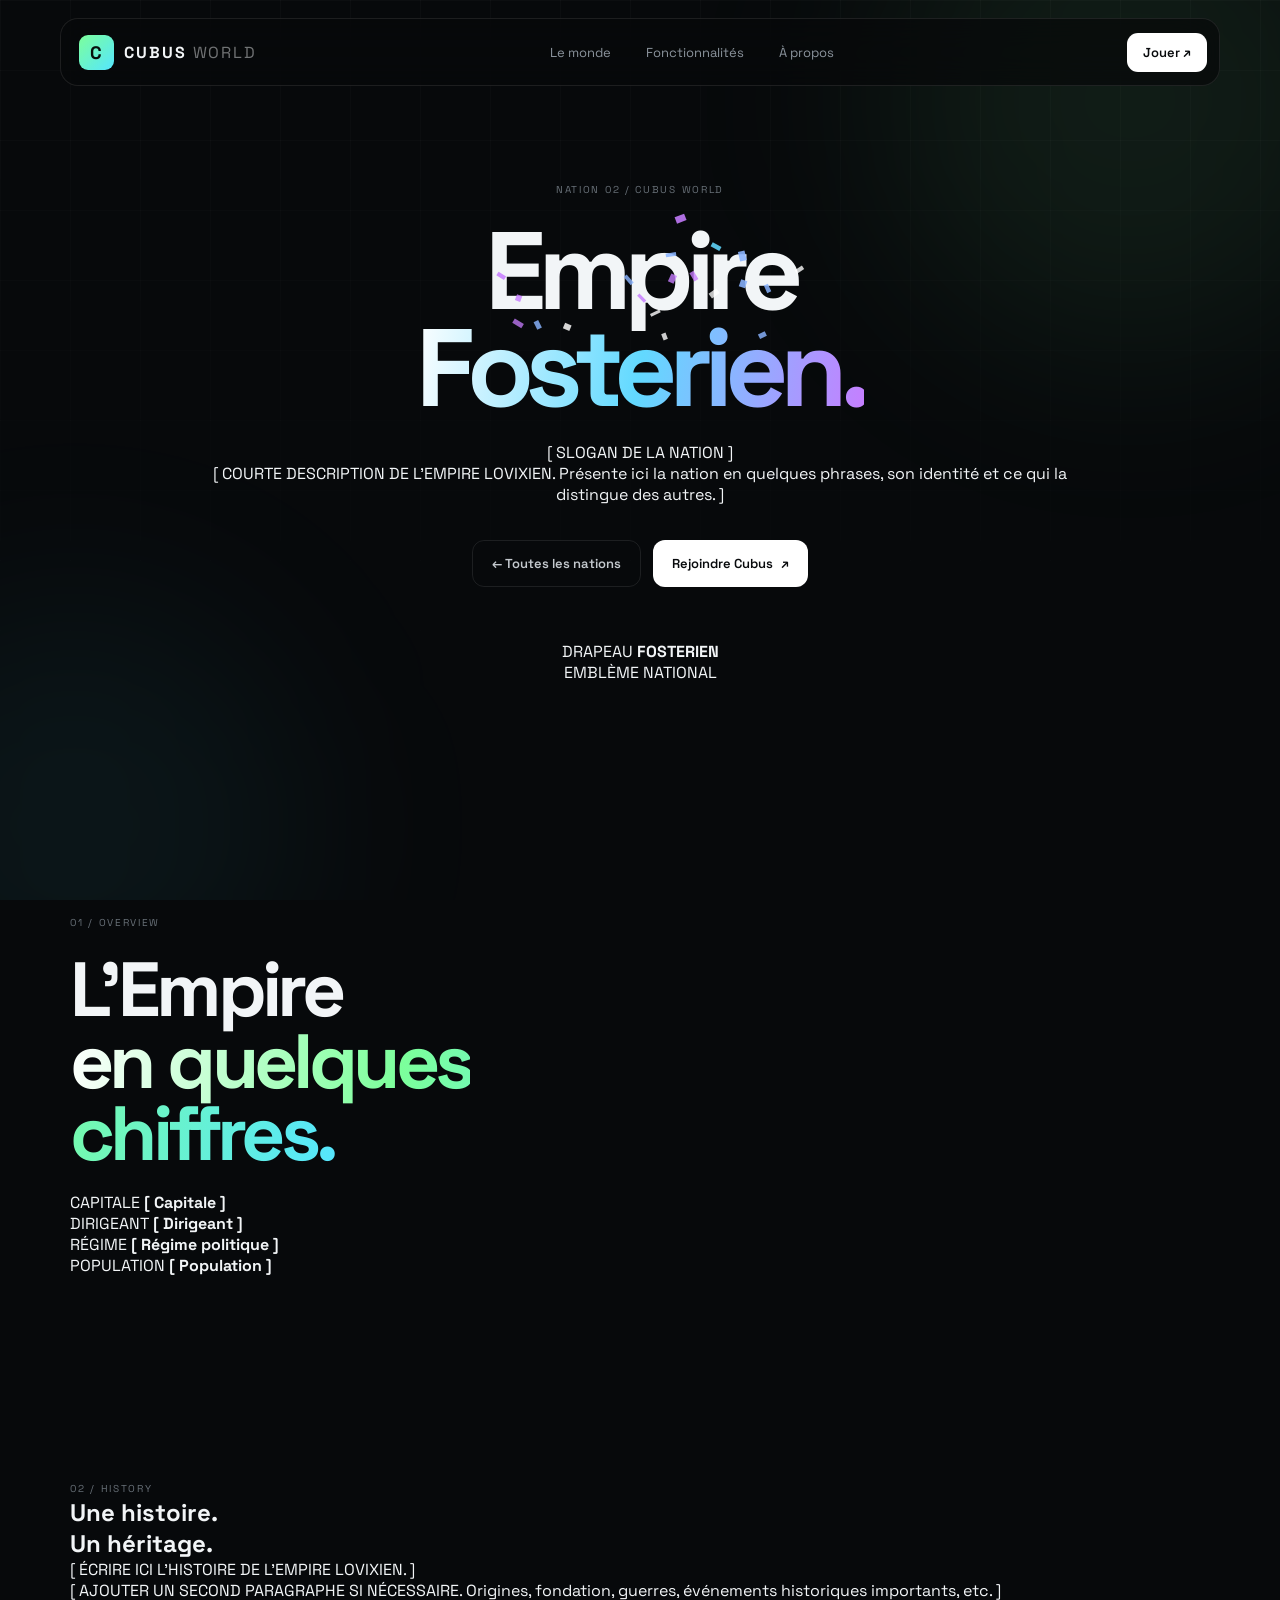
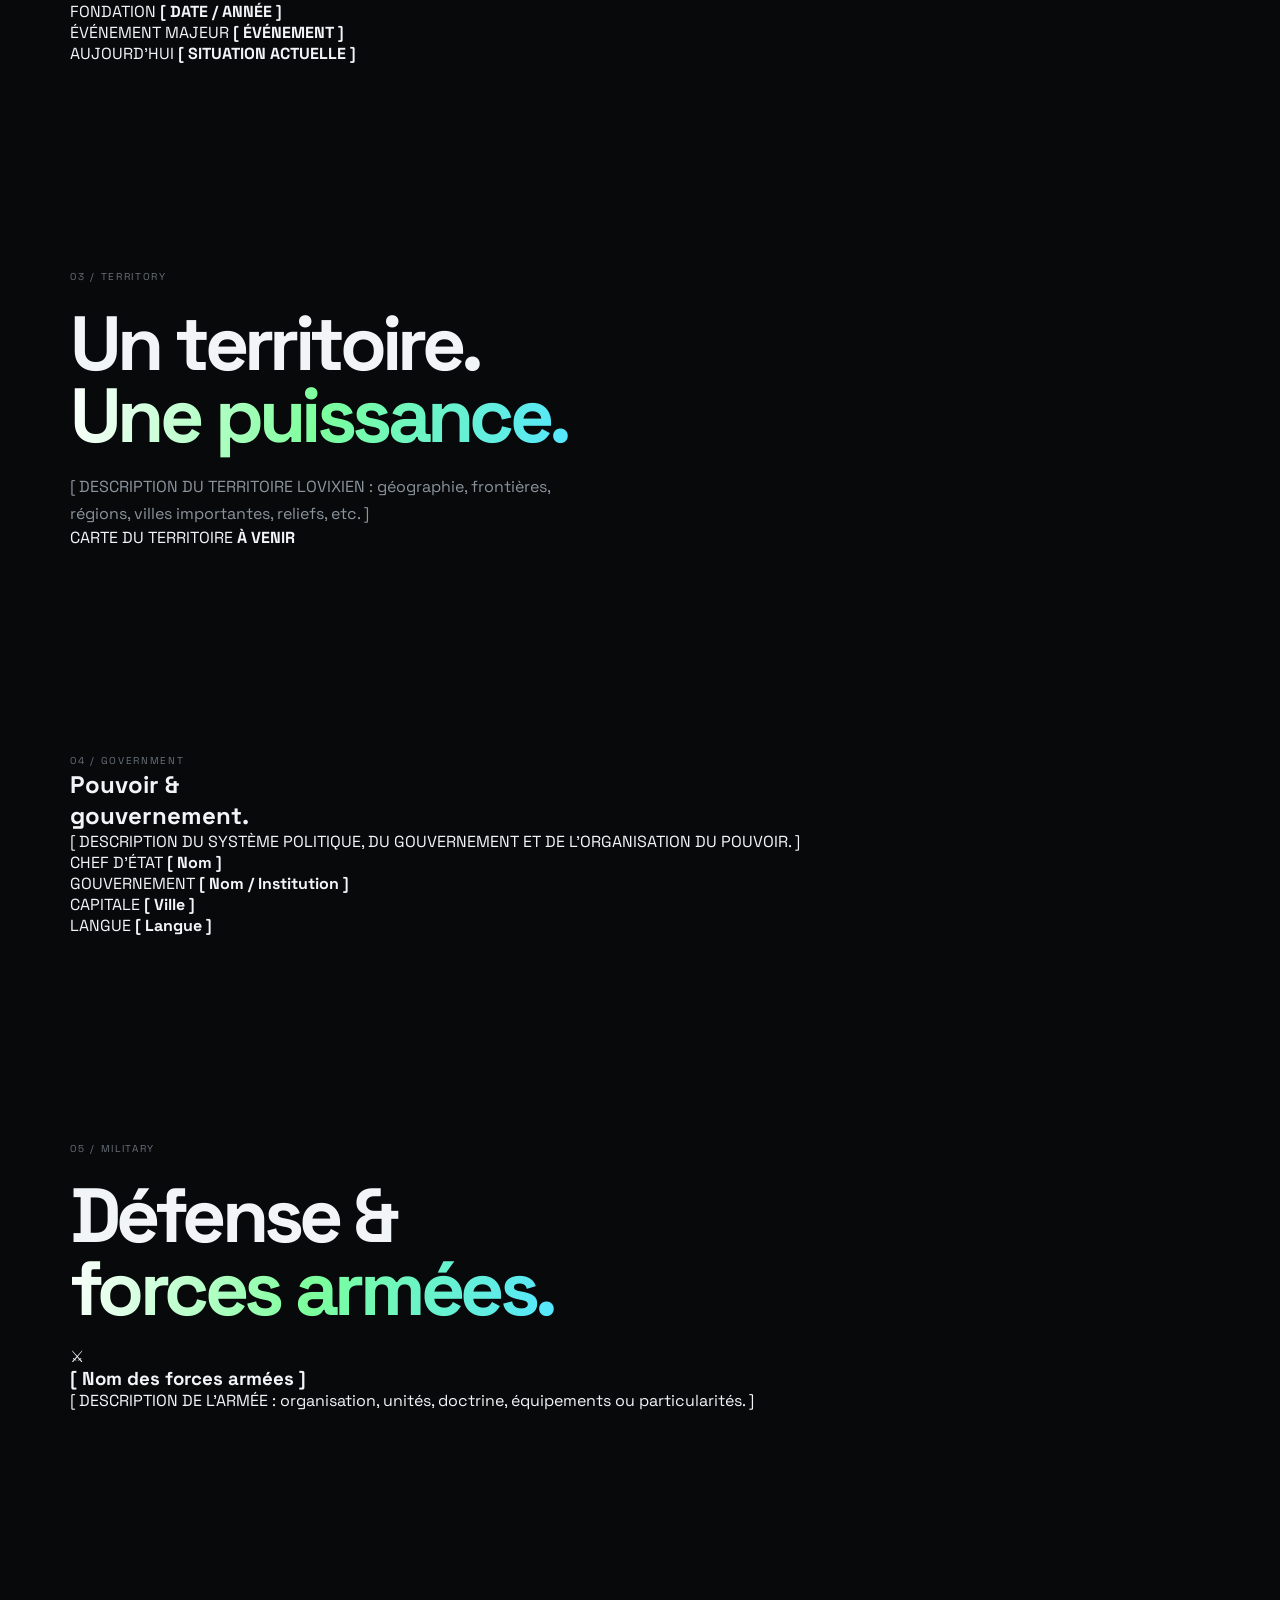
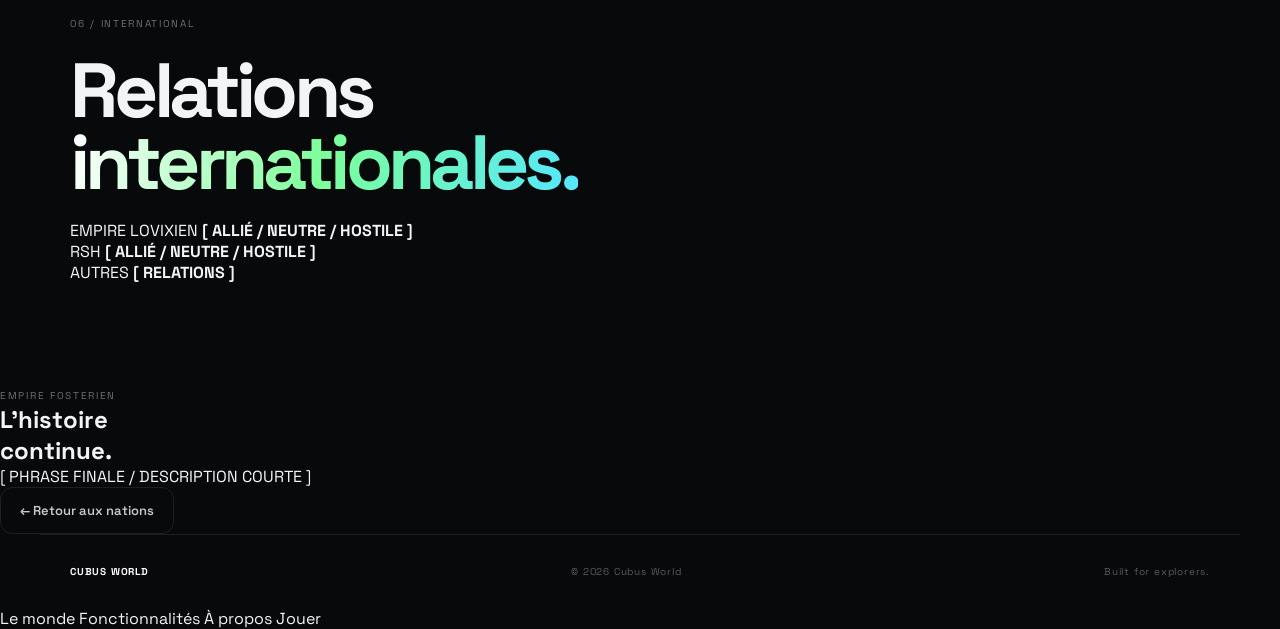
==== commit daba9f7a: "Update title for Empire Fosterien page" ====
--- a/fosterien.html
+++ b/fosterien.html
@@ -6,7 +6,7 @@
     <meta charset="UTF-8">
     <meta name="viewport" content="width=device-width, initial-scale=1.0">
 
-    <title>Empire Lovixien — Cubus World</title>
+    <title>Empire Fosterien - Cubus World</title>
 
     <meta
         name="description"
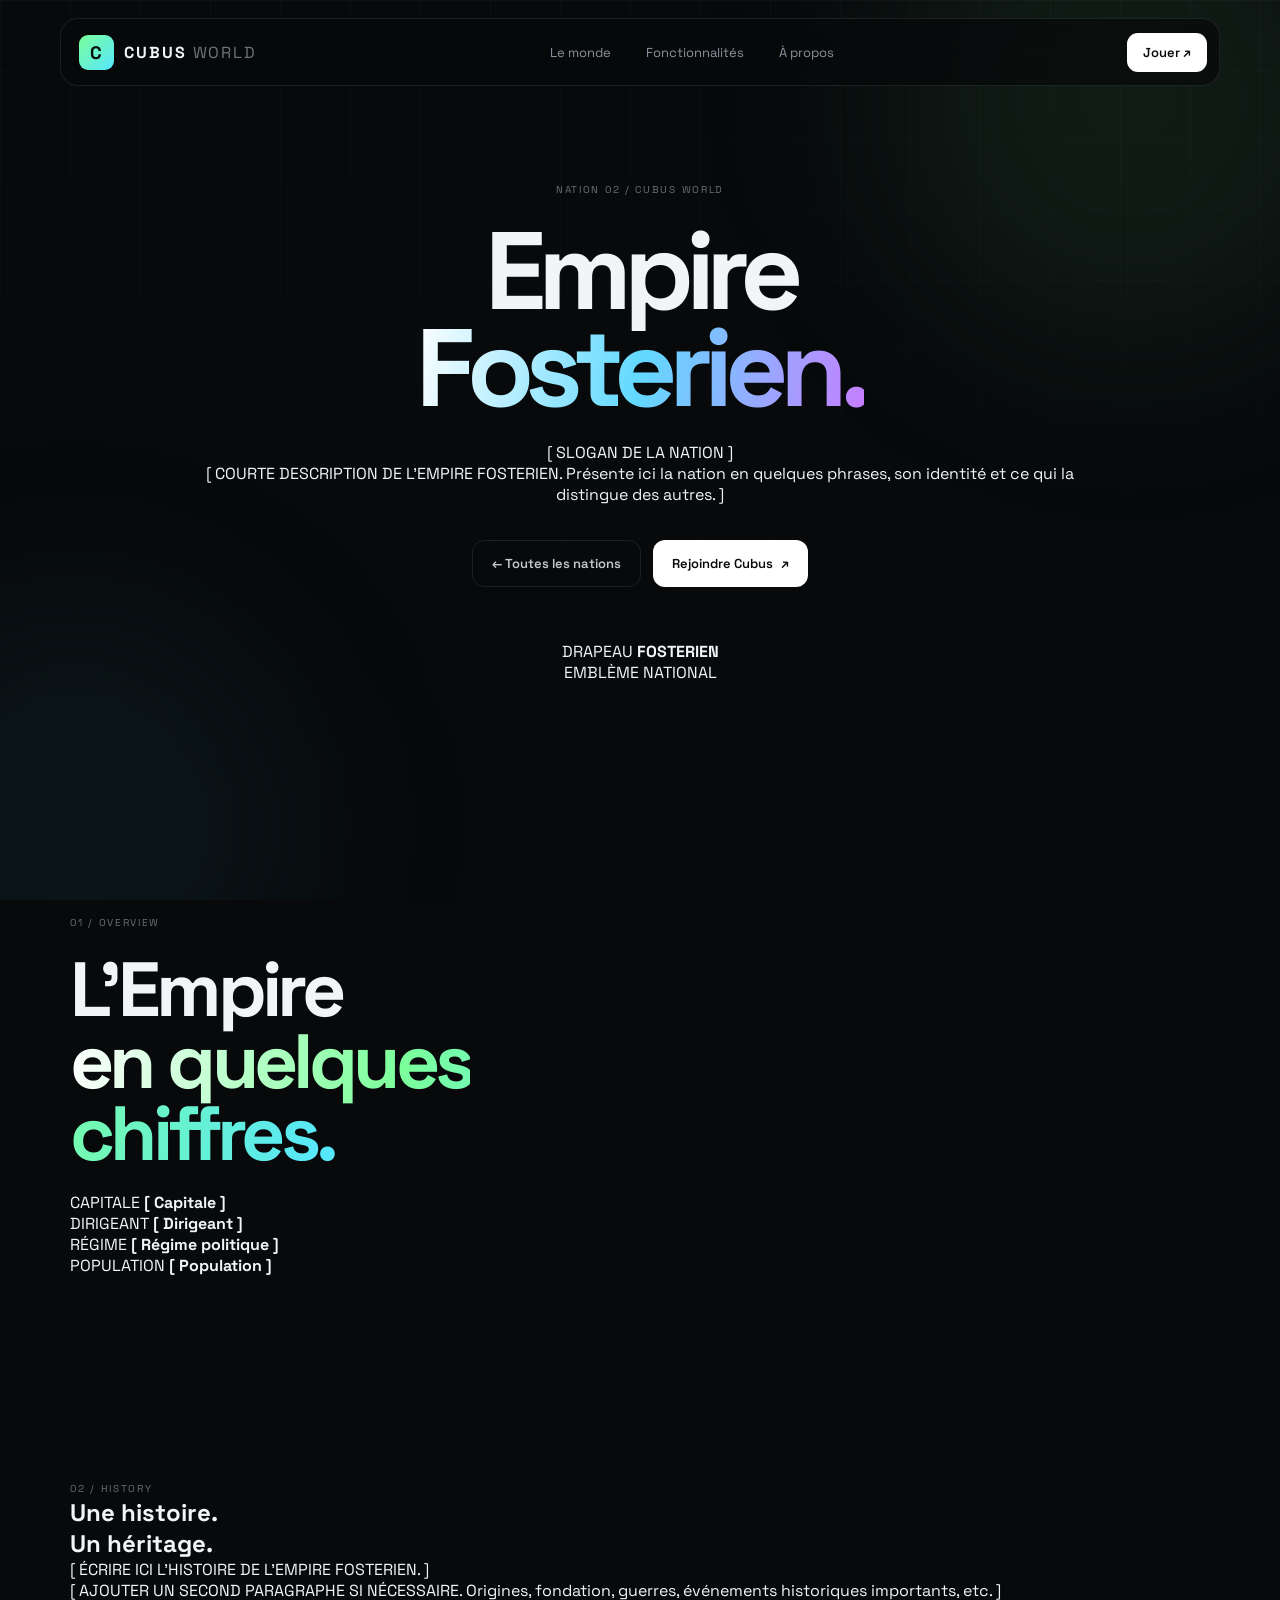
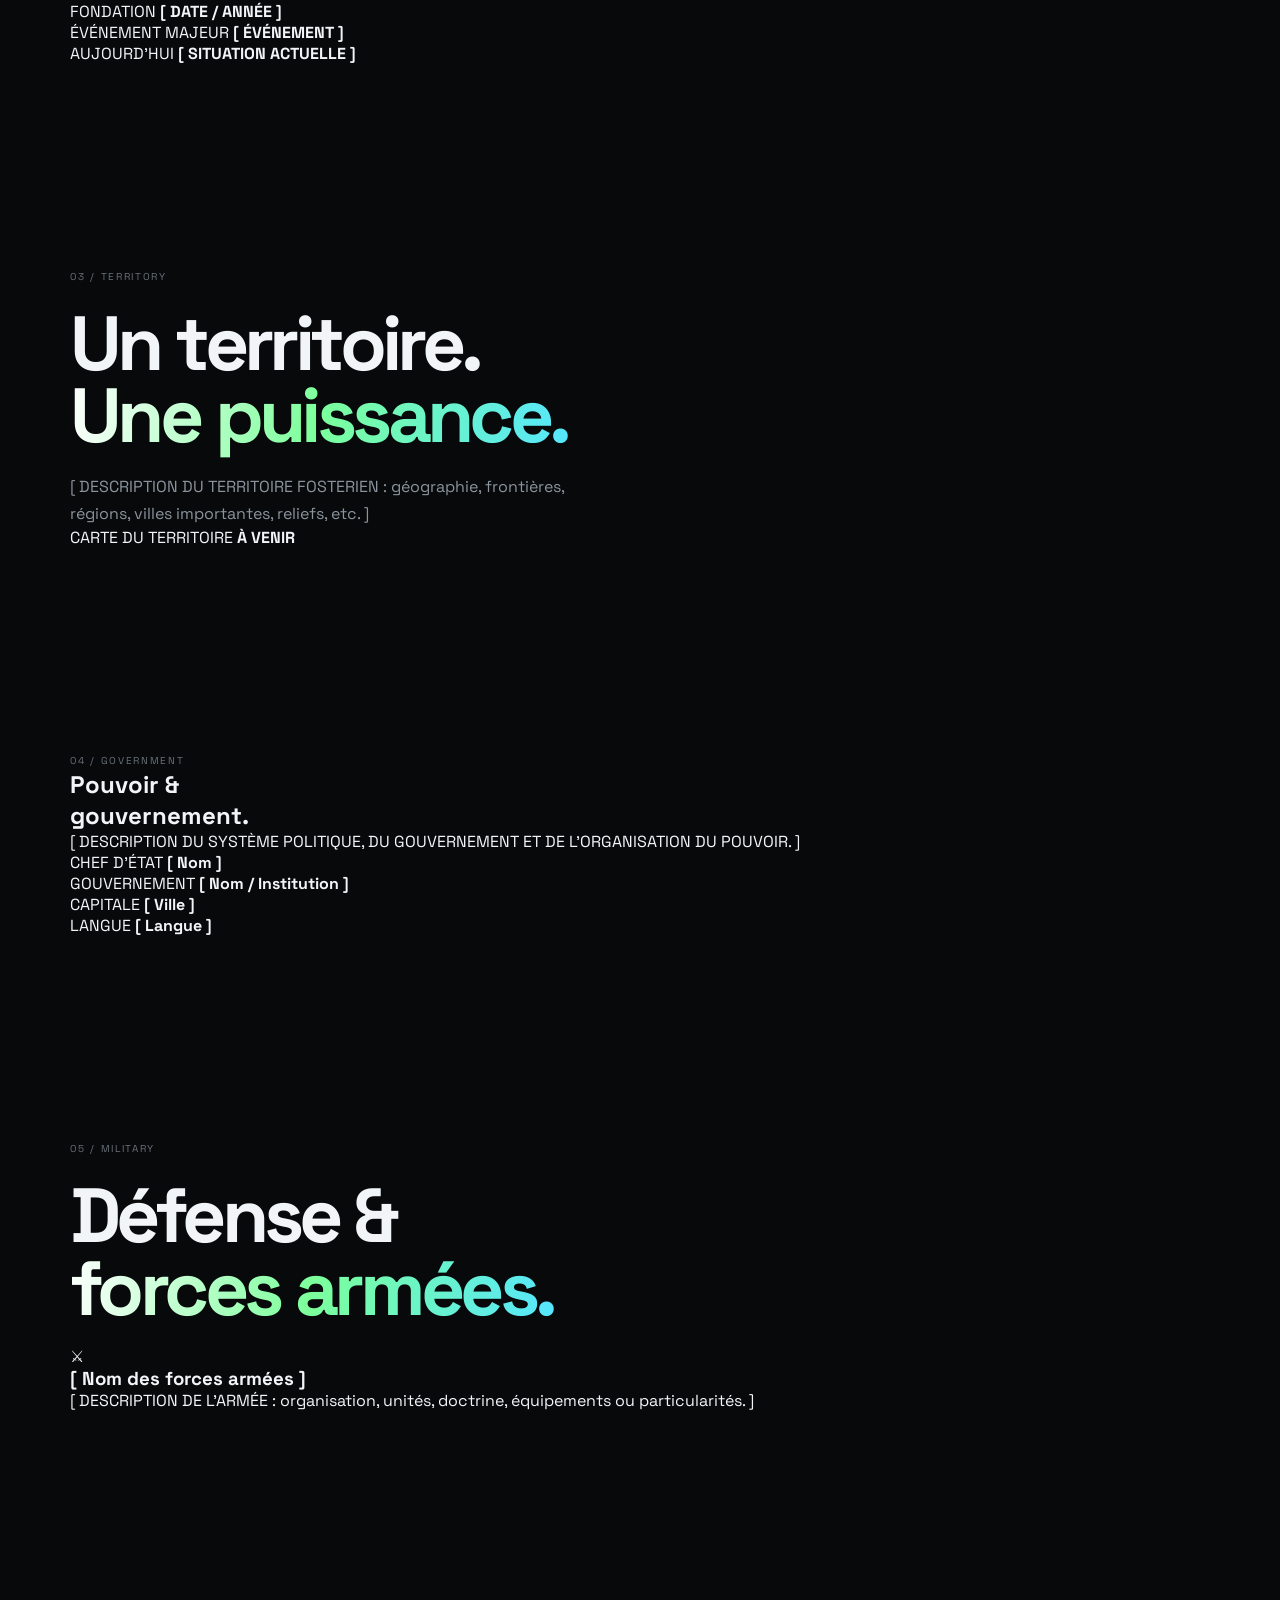
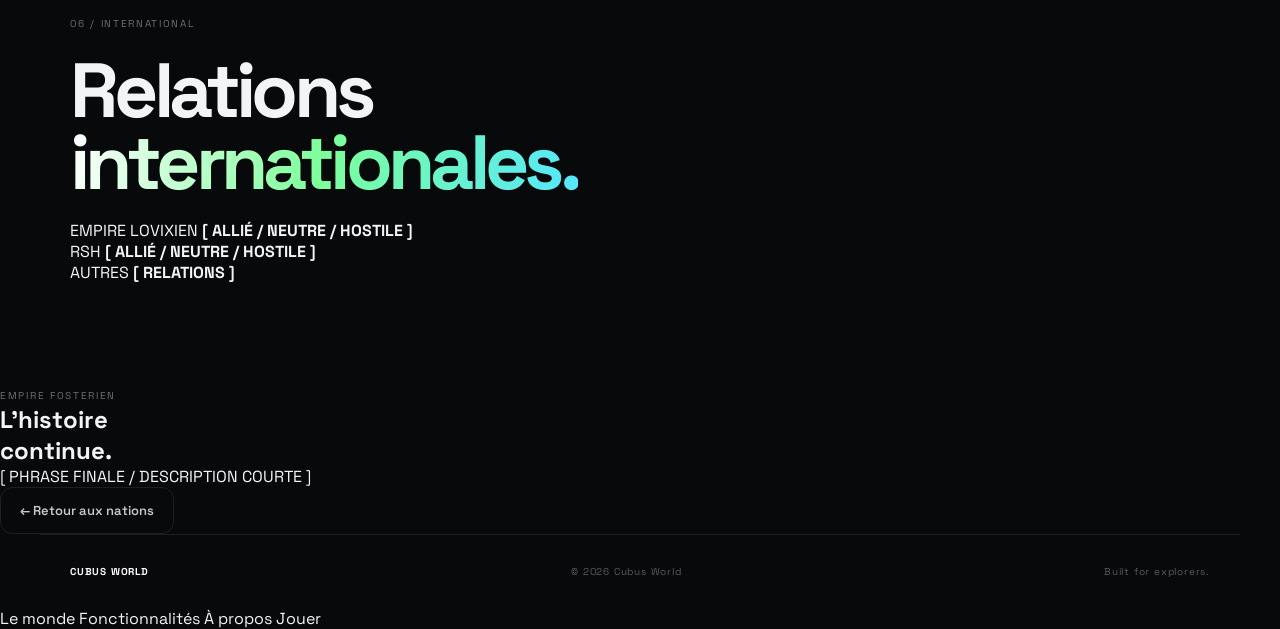
==== commit d3b710d9: "Update fosterien.html" ====
--- a/fosterien.html
+++ b/fosterien.html
@@ -6,24 +6,23 @@
     <meta charset="UTF-8">
     <meta name="viewport" content="width=device-width, initial-scale=1.0">
 
-    <title>Empire Fosterien - Cubus World</title>
+    <title>Empire Fosterien — Cubus World</title>
 
     <meta
         name="description"
-        content="Découvrez l'Empire Fosterien, la seconde nations de Cubus World."
+        content="Découvrez l'Empire Fosterien, l'une des grandes nations de Cubus World."
     >
 
     <!-- GLOBAL -->
-    
     <link rel="stylesheet" href="style.css">
 
-    <!-- LOVIXIEN -->
+    <!-- FOSTERIEN -->
     <link rel="stylesheet" href="fosterien.css">
 
 </head>
 
 
-<body class="nation-page lovixien-page">
+<body class="nation-page fosterien-page">
 
 
     <!-- =========================
@@ -140,7 +139,7 @@
 
                 <p class="nation-intro">
 
-                    [ COURTE DESCRIPTION DE L'EMPIRE LOVIXIEN.
+                    [ COURTE DESCRIPTION DE L'EMPIRE FOSTERIEN.
                     Présente ici la nation en quelques phrases,
                     son identité et ce qui la distingue des autres. ]
 
@@ -179,11 +178,6 @@
 
                 <div class="emblem-frame">
 
-                    <!--
-                        REMPLACE cette image par le drapeau
-                        ou l'emblème officiel de l'Empire Lovixien.
-                    -->
-
                     <div class="emblem-placeholder">
 
                         <span>
@@ -326,7 +320,7 @@
 
                     <p>
 
-                        [ ÉCRIRE ICI L'HISTOIRE DE L'EMPIRE LOVIXIEN. ]
+                        [ ÉCRIRE ICI L'HISTOIRE DE L'EMPIRE FOSTERIEN. ]
 
                     </p>
 
@@ -412,7 +406,7 @@
 
                 <p>
 
-                    [ DESCRIPTION DU TERRITOIRE LOVIXIEN :
+                    [ DESCRIPTION DU TERRITOIRE FOSTERIEN :
                     géographie, frontières, régions, villes importantes,
                     reliefs, etc. ]
 
@@ -745,12 +739,10 @@
 
     <script src="script.js"></script>
 
-    <!-- LOVIXIEN -->
+    <!-- FOSTERIEN -->
 
     <script src="fosterien.js"></script>
 
-    <script src="moteur-js.js"></script>
-
 
 </body>
 
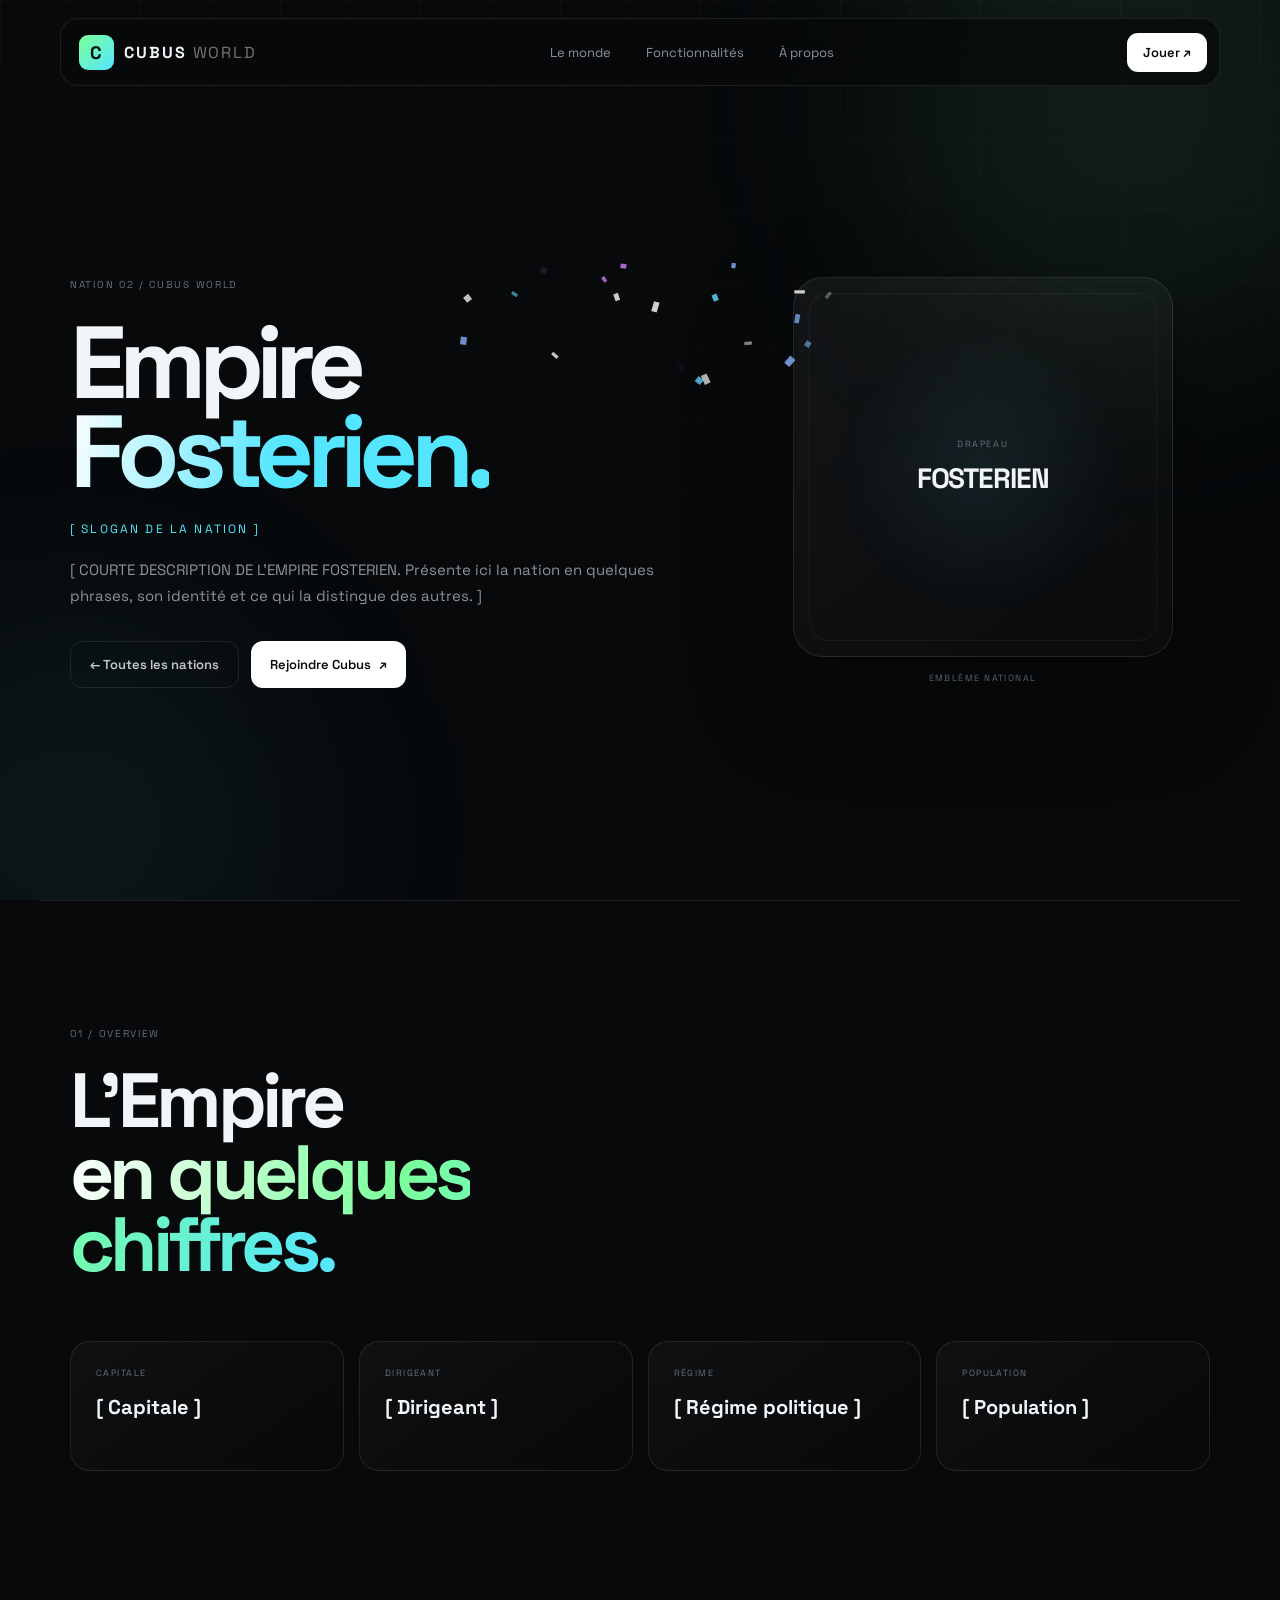
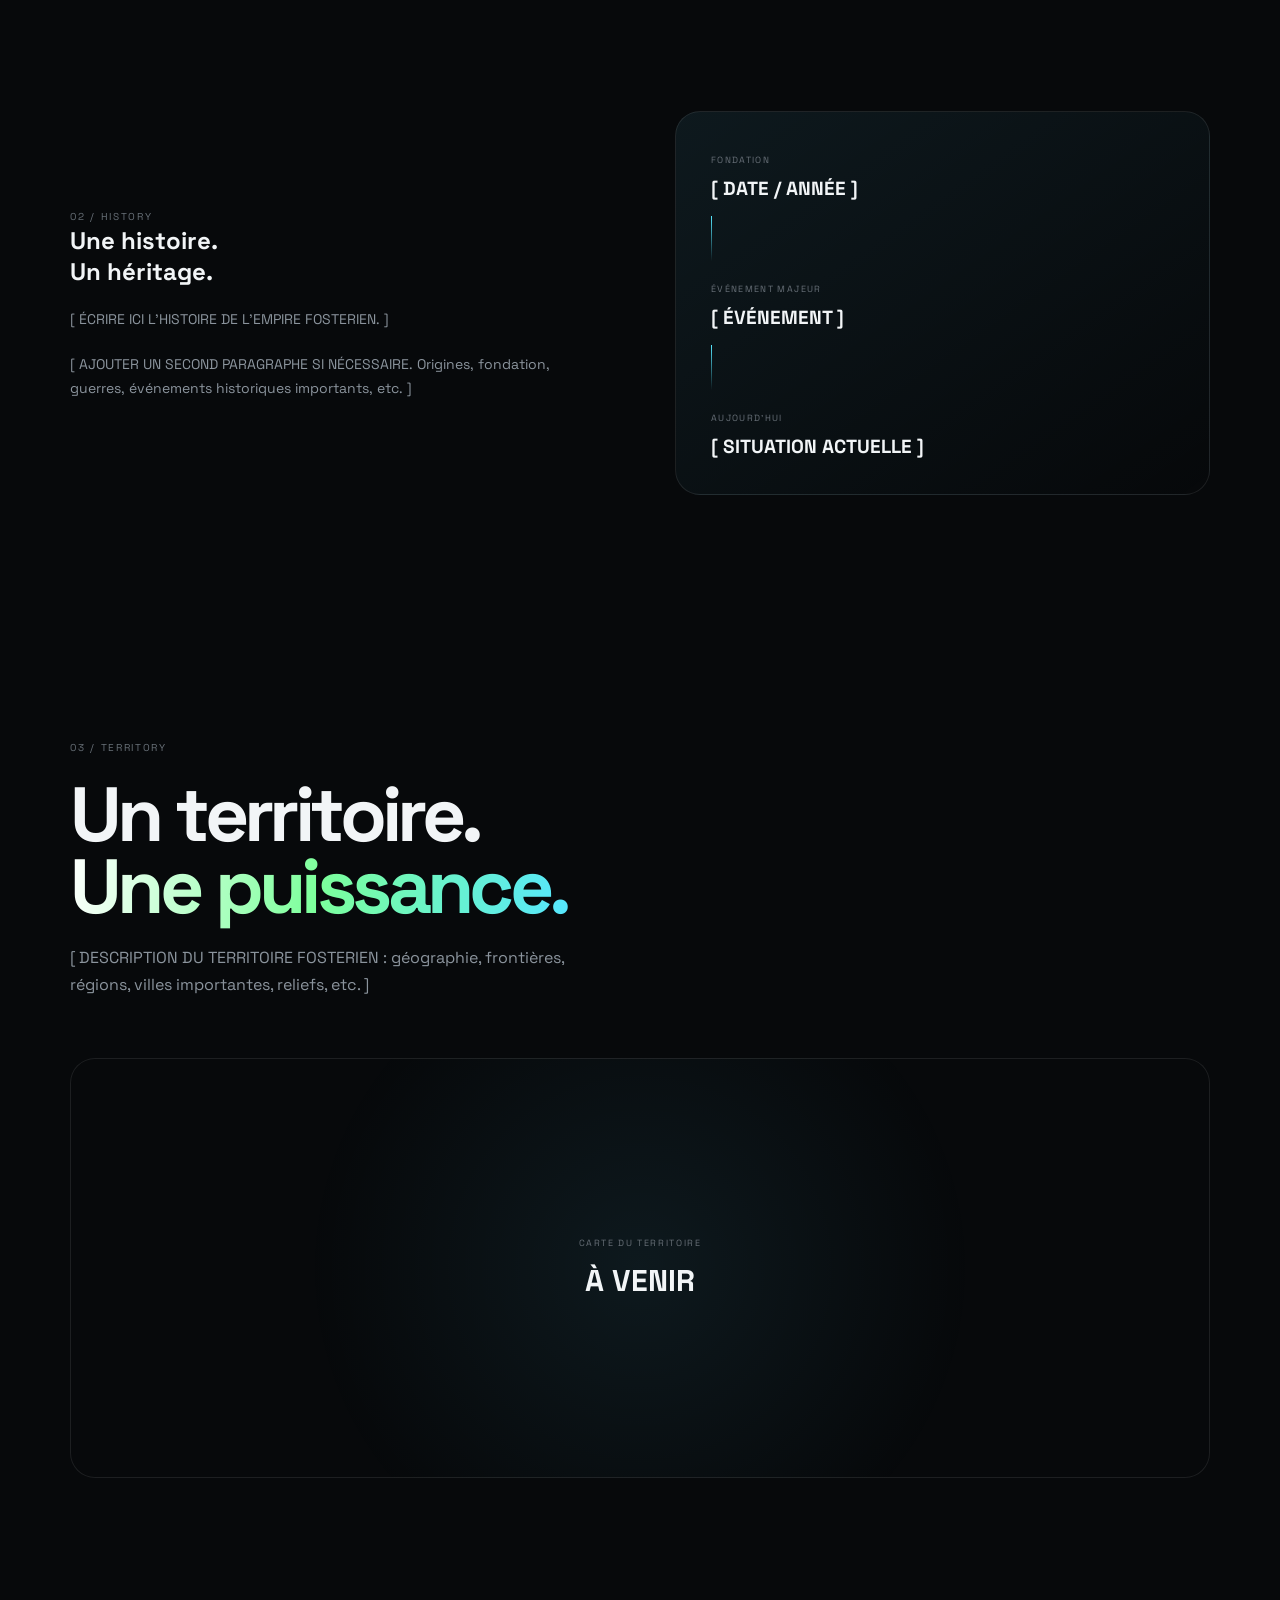
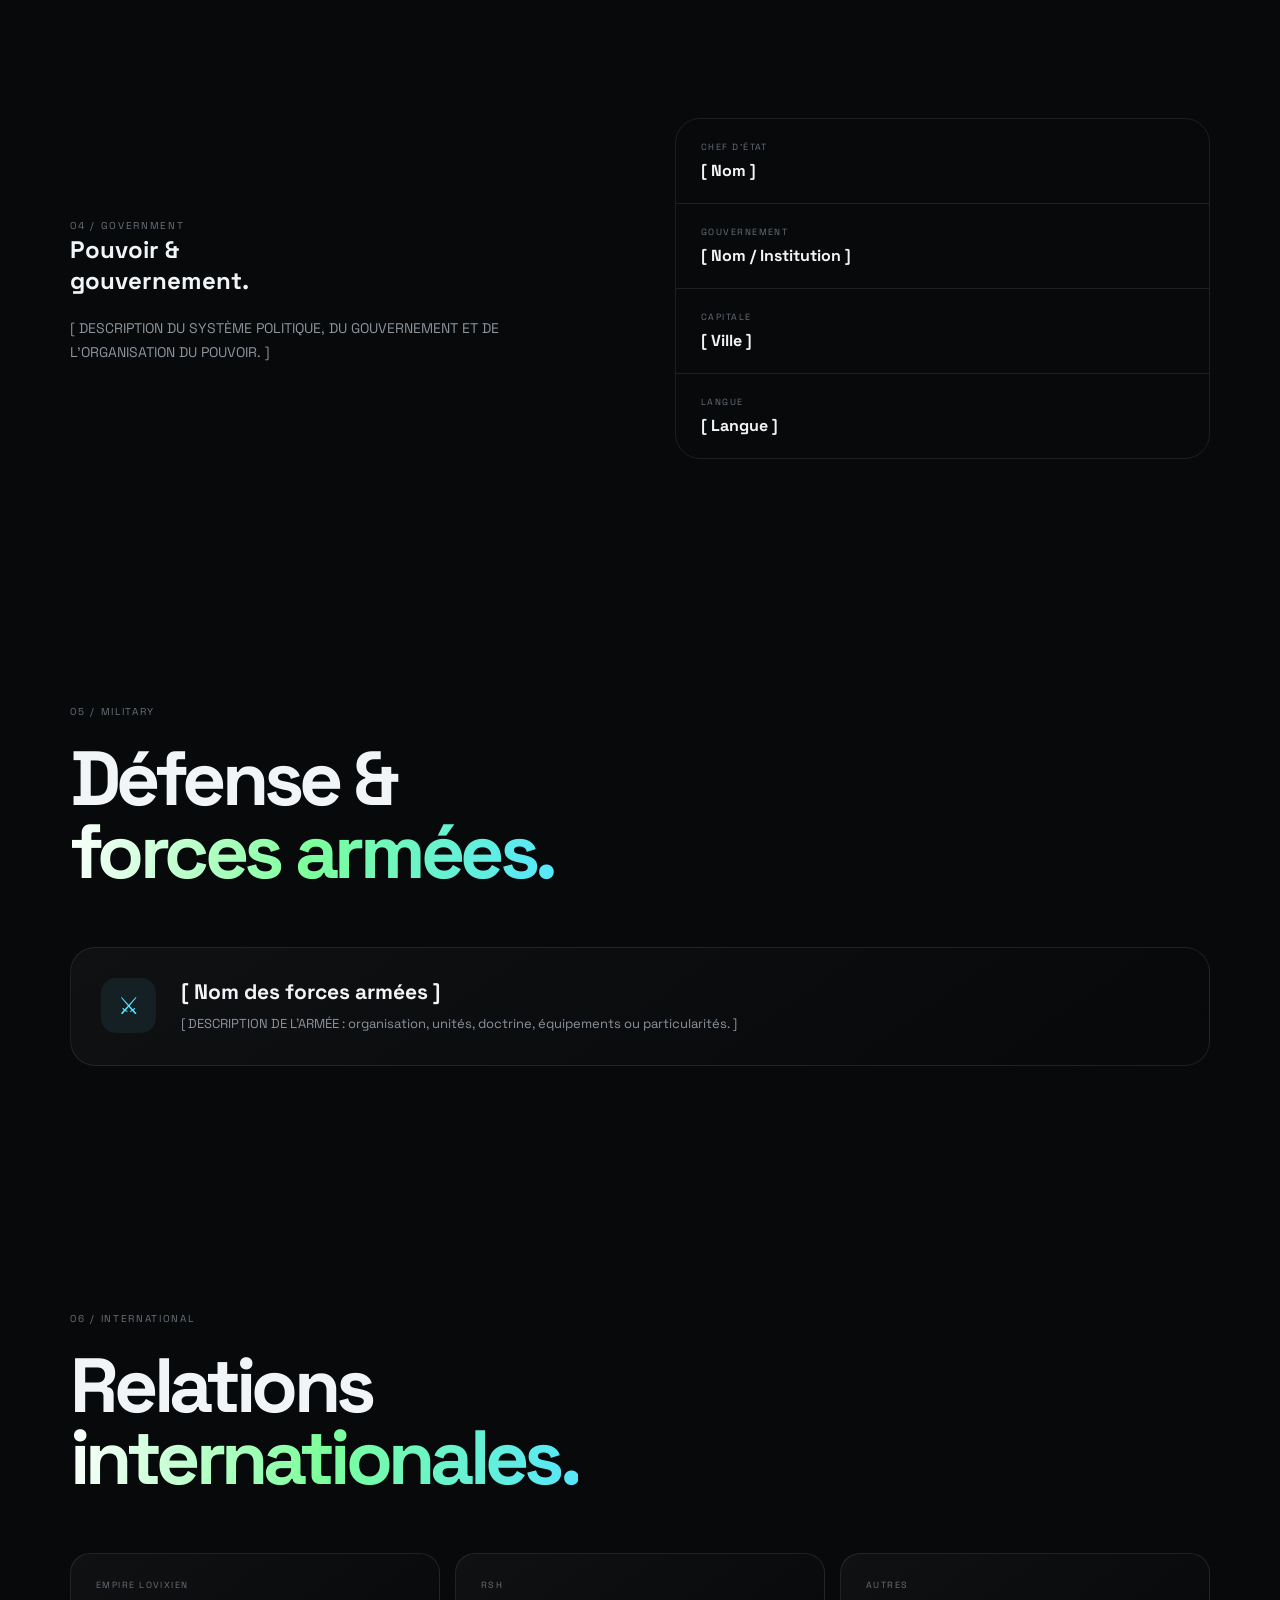
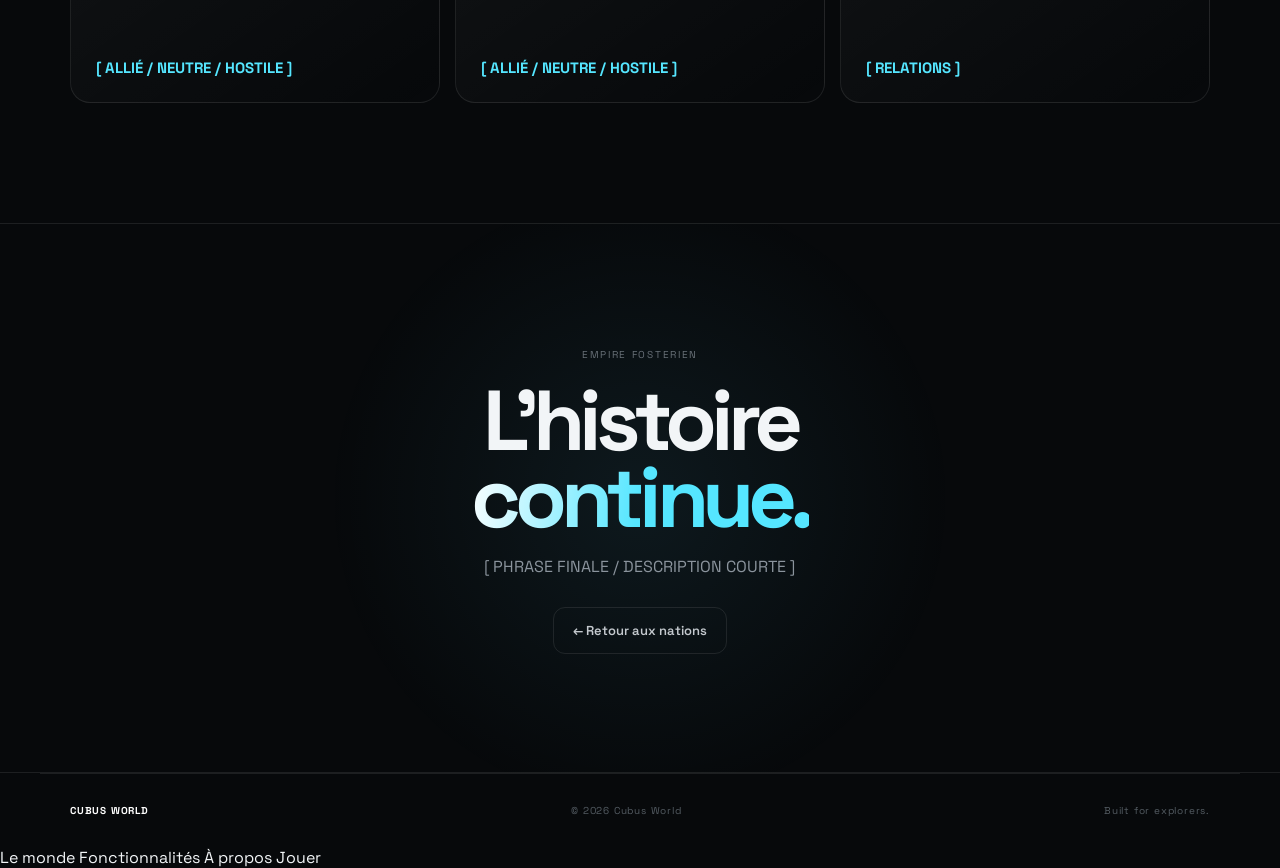
==== commit 6bbe7801: "Add moteur-js.js script to fosterien.html" ====
--- a/fosterien.html
+++ b/fosterien.html
@@ -743,6 +743,9 @@
 
     <script src="fosterien.js"></script>
 
+    <!-- AniMoteur-js -->
+
+    <script src="moteur-js.js"></script>
 
 </body>
 
--- a/fosterien.css
+++ b/fosterien.css
@@ -3,7 +3,8 @@
 ========================= */
 
 .fosterien-page {
-    min-height: 100vh;
+    --nation-accent: var(--cyan);
+    --nation-accent-soft: rgba(98,217,255,.08);
 }
 
 
@@ -12,318 +13,584 @@
 ========================= */
 
 .nation-hero {
-
-    min-height: 90vh;
+    min-height: 100svh;
 
     max-width: var(--max);
 
     margin: auto;
 
+    padding: 160px 30px 100px;
+
     display: grid;
 
-    place-items: center;
-
-    padding: 150px 30px 100px;
-
-    text-align: center;
-
+    grid-template-columns: 1.15fr .85fr;
+
+    align-items: center;
+
+    gap: 70px;
 }
 
 
 .nation-hero-content {
-
-    width: 100%;
-
-    max-width: 900px;
-
+    max-width: 700px;
 }
 
 
 .nation-hero h1 {
-
-    font-size:
-        clamp(60px, 9vw, 110px);
-
-    line-height: .88;
+    font-size: clamp(60px, 8vw, 105px);
+
+    line-height: .87;
 
     letter-spacing: -.075em;
 
     margin: 25px 0;
-
 }
 
 
 .nation-hero h1 span {
-
-    background:
-        linear-gradient(
-            100deg,
-            white,
-            #62d9ff,
-            #c77dff
-        );
+    background: linear-gradient(
+        100deg,
+        white,
+        var(--nation-accent),
+        var(--cyan)
+    );
 
     background-clip: text;
-
     -webkit-background-clip: text;
 
     color: transparent;
-
-}
-
-
-.nation-description {
-
-    max-width: 620px;
-
-    margin: 0 auto;
+}
+
+
+.nation-slogan {
+    color: var(--nation-accent);
+
+    font-size: 12px;
+
+    letter-spacing: .18em;
+
+    text-transform: uppercase;
+
+    margin-bottom: 20px;
+}
+
+
+.nation-intro {
+    max-width: 600px;
 
     color: var(--muted);
 
-    line-height: 1.7;
+    line-height: 1.75;
 
     font-size: 15px;
-
 }
 
 
 .nation-actions {
-
     display: flex;
 
-    justify-content: center;
-
     gap: 12px;
 
-    margin-top: 35px;
+    margin-top: 32px;
 
     flex-wrap: wrap;
-
-}
-
-
-/* =========================
-   SECTION
-========================= */
-
-.nation-section {
-
-    max-width: var(--max);
-
-    margin: auto;
-
-    padding:
-        100px
-        30px;
-
-}
-
-
-.nation-heading {
-
-    margin-bottom: 50px;
-
-}
-
-
-.nation-heading h2 {
-
-    font-size:
-        clamp(42px, 6vw, 72px);
-
-    line-height: .95;
-
-    letter-spacing: -.06em;
-
-    margin-top: 20px;
-
-}
-
-
-.nation-heading h2 span {
-
-    color: #62d9ff;
-
-}
-
-
-/* =========================
-   INFO GRID
-========================= */
-
-.nation-info-grid {
-
-    display: grid;
-
-    grid-template-columns:
-        repeat(2, 1fr);
+}
+
+
+/* =========================
+   EMBLEM
+========================= */
+
+.nation-emblem {
+    display: flex;
+
+    flex-direction: column;
+
+    align-items: center;
 
     gap: 15px;
-
-}
-
-
-.nation-info-card {
-
-    position: relative;
-
-    padding: 32px;
-
-    min-height: 190px;
-
-    border:
-        1px solid var(--border);
-
-    border-radius: 22px;
+}
+
+
+.emblem-frame {
+    width: min(100%, 380px);
+
+    aspect-ratio: 1 / 1;
+
+    padding: 15px;
+
+    border: 1px solid var(--border);
+
+    border-radius: 30px;
 
     background:
         linear-gradient(
             145deg,
-            rgba(255,255,255,.04),
+            rgba(255,255,255,.05),
+            rgba(255,255,255,.01)
+        );
+
+    box-shadow:
+        0 40px 100px rgba(0,0,0,.35);
+}
+
+
+.emblem-placeholder {
+    width: 100%;
+    height: 100%;
+
+    display: flex;
+
+    flex-direction: column;
+
+    justify-content: center;
+
+    align-items: center;
+
+    text-align: center;
+
+    border-radius: 20px;
+
+    background:
+        radial-gradient(
+            circle at center,
+            var(--nation-accent-soft),
+            transparent 60%
+        );
+
+    border: 1px solid rgba(255,255,255,.05);
+}
+
+
+.emblem-placeholder span {
+    color: #687078;
+
+    font-size: 9px;
+
+    letter-spacing: .18em;
+}
+
+
+.emblem-placeholder strong {
+    margin-top: 10px;
+
+    font-size: 28px;
+
+    letter-spacing: -.04em;
+}
+
+
+.emblem-caption {
+    color: #596269;
+
+    font-size: 9px;
+
+    letter-spacing: .16em;
+}
+
+
+/* =========================
+   SECTIONS
+========================= */
+
+.nation-section {
+    max-width: var(--max);
+
+    margin: auto;
+
+    padding: 120px 30px;
+}
+
+
+.nation-overview {
+    border-top: 1px solid var(--border);
+}
+
+
+.nation-stats {
+    display: grid;
+
+    grid-template-columns:
+        repeat(4, 1fr);
+
+    gap: 15px;
+
+    margin-top: 60px;
+}
+
+
+.nation-stat {
+    padding: 25px;
+
+    min-height: 130px;
+
+    border: 1px solid var(--border);
+
+    border-radius: 20px;
+
+    background:
+        linear-gradient(
+            145deg,
+            rgba(255,255,255,.035),
             transparent
         );
+}
+
+
+.nation-stat span,
+.info-list span,
+.relation-card span {
+    display: block;
+
+    color: #687078;
+
+    font-size: 9px;
+
+    letter-spacing: .16em;
+}
+
+
+.nation-stat strong {
+    display: block;
+
+    margin-top: 15px;
+
+    font-size: 20px;
+}
+
+
+/* =========================
+   TWO COLUMNS
+========================= */
+
+.nation-two-columns {
+    display: grid;
+
+    grid-template-columns: 1fr 1fr;
+
+    gap: 70px;
+
+    align-items: center;
+}
+
+
+.nation-text p {
+    max-width: 560px;
+
+    color: var(--muted);
+
+    line-height: 1.75;
+
+    font-size: 14px;
+
+    margin-top: 20px;
+}
+
+
+/* =========================
+   HISTORY CARD
+========================= */
+
+.history-card {
+    padding: 35px;
+
+    border: 1px solid var(--border);
+
+    border-radius: 25px;
+
+    background:
+        linear-gradient(
+            145deg,
+            var(--nation-accent-soft),
+            transparent
+        );
+}
+
+
+.history-card span {
+    color: #687078;
+
+    font-size: 9px;
+
+    letter-spacing: .15em;
+}
+
+
+.history-card strong {
+    display: block;
+
+    margin-top: 8px;
+
+    font-size: 19px;
+}
+
+
+.history-line {
+    width: 1px;
+
+    height: 45px;
+
+    margin: 15px 0;
+
+    background:
+        linear-gradient(
+            var(--nation-accent),
+            transparent
+        );
+}
+
+
+/* =========================
+   TERRITORY
+========================= */
+
+.map-placeholder {
+    min-height: 420px;
+
+    margin-top: 60px;
+
+    display: flex;
+
+    flex-direction: column;
+
+    align-items: center;
+
+    justify-content: center;
+
+    border: 1px solid var(--border);
+
+    border-radius: 25px;
+
+    background:
+        radial-gradient(
+            circle at center,
+            var(--nation-accent-soft),
+            transparent 55%
+        );
+
+    text-align: center;
+}
+
+
+.map-placeholder span {
+    color: #687078;
+
+    font-size: 9px;
+
+    letter-spacing: .18em;
+}
+
+
+.map-placeholder strong {
+    margin-top: 12px;
+
+    font-size: 30px;
+}
+
+
+/* =========================
+   GOVERNMENT
+========================= */
+
+.info-list {
+    border: 1px solid var(--border);
+
+    border-radius: 25px;
 
     overflow: hidden;
-
-    transition:
-        transform .35s ease,
-        border-color .35s ease;
-
-}
-
-
-.nation-info-card:hover {
-
-    transform:
-        translateY(-5px);
-
-    border-color:
-        rgba(98,217,255,.3);
-
-}
-
-
-.nation-card-number {
-
+}
+
+
+.info-list div {
+    padding: 22px 25px;
+
+    border-bottom: 1px solid var(--border);
+}
+
+
+.info-list div:last-child {
+    border-bottom: none;
+}
+
+
+.info-list strong {
     display: block;
 
-    margin-bottom: 25px;
-
-    color: #62d9ff;
-
-    font-size: 10px;
-
-    letter-spacing: .18em;
-
-}
-
-
-.nation-info-card h3 {
-
-    margin-bottom: 10px;
-
-    font-size: 22px;
-
-}
-
-
-.nation-info-card p {
-
-    max-width: 520px;
-
+    margin-top: 7px;
+
+    font-size: 16px;
+}
+
+
+/* =========================
+   MILITARY
+========================= */
+
+.military-card {
+    display: flex;
+
+    align-items: flex-start;
+
+    gap: 25px;
+
+    margin-top: 60px;
+
+    padding: 30px;
+
+    border: 1px solid var(--border);
+
+    border-radius: 25px;
+
+    background:
+        linear-gradient(
+            145deg,
+            rgba(255,255,255,.035),
+            transparent
+        );
+}
+
+
+.military-icon {
+    width: 55px;
+    height: 55px;
+
+    flex-shrink: 0;
+
+    display: grid;
+
+    place-items: center;
+
+    border-radius: 15px;
+
+    background: var(--nation-accent-soft);
+
+    color: var(--nation-accent);
+
+    font-size: 24px;
+}
+
+
+.military-card h3 {
+    font-size: 21px;
+
+    margin-bottom: 8px;
+}
+
+
+.military-card p {
     color: var(--muted);
 
     font-size: 13px;
 
     line-height: 1.7;
-
-}
-
-
-/* =========================
-   FEATURE
-========================= */
-
-.nation-feature {
-
-    min-height: 55vh;
-
+}
+
+
+/* =========================
+   RELATIONS
+========================= */
+
+.relations-grid {
     display: grid;
 
+    grid-template-columns:
+        repeat(3, 1fr);
+
+    gap: 15px;
+
+    margin-top: 60px;
+}
+
+
+.relation-card {
+    min-height: 150px;
+
+    padding: 25px;
+
+    border: 1px solid var(--border);
+
+    border-radius: 20px;
+
+    display: flex;
+
+    flex-direction: column;
+
+    justify-content: space-between;
+
+    background:
+        linear-gradient(
+            145deg,
+            rgba(255,255,255,.035),
+            transparent
+        );
+}
+
+
+.relation-card strong {
+    font-size: 15px;
+
+    color: var(--nation-accent);
+}
+
+
+/* =========================
+   FINAL
+========================= */
+
+.nation-final {
+    min-height: 550px;
+
+    display: grid;
+
     place-items: center;
 
-    padding:
-        100px 30px;
-
     text-align: center;
 
-    position: relative;
-
-    overflow: hidden;
-
-}
-
-
-.nation-feature::before {
-
-    content: "";
-
-    position: absolute;
-
-    width: 500px;
-
-    height: 500px;
-
-    border-radius: 50%;
+    padding: 100px 30px;
+
+    border-top: 1px solid var(--border);
+
+    border-bottom: 1px solid var(--border);
 
     background:
         radial-gradient(
-            circle,
-            rgba(98,217,255,.09),
-            transparent 70%
-        );
-
-    pointer-events: none;
-
-}
-
-
-.nation-feature-content {
-
-    position: relative;
-
-    z-index: 1;
-
-}
-
-
-.nation-feature h2 {
-
-    font-size:
-        clamp(45px, 7vw, 85px);
+            circle at center,
+            var(--nation-accent-soft),
+            transparent 45%
+        );
+}
+
+
+.nation-final h2 {
+    font-size: clamp(50px, 7vw, 85px);
 
     line-height: .9;
 
     letter-spacing: -.07em;
 
-    margin: 25px 0;
-
-}
-
-
-.nation-feature h2 span {
-
-    color: #62d9ff;
-
-}
-
-
-.nation-feature p {
-
+    margin: 20px 0;
+}
+
+
+.nation-final h2 span {
+    background: linear-gradient(
+        100deg,
+        white,
+        var(--nation-accent),
+        var(--cyan)
+    );
+
+    background-clip: text;
+    -webkit-background-clip: text;
+
+    color: transparent;
+}
+
+
+.nation-final p {
     color: var(--muted);
 
-    font-size: 14px;
-
+    margin-bottom: 30px;
 }
 
 
@@ -331,40 +598,77 @@
    MOBILE
 ========================= */
 
-@media (max-width: 700px) {
+@media (max-width: 800px) {
 
     .nation-hero {
+        grid-template-columns: 1fr;
+
+        text-align: center;
 
         padding:
             130px
             20px
             80px;
 
+        gap: 50px;
+    }
+
+
+    .nation-intro {
+        margin: auto;
+    }
+
+
+    .nation-actions {
+        justify-content: center;
+    }
+
+
+    .nation-emblem {
+        order: -1;
+    }
+
+
+    .emblem-frame {
+        max-width: 280px;
     }
 
 
     .nation-section {
-
         padding:
-            80px
+            90px
             20px;
-
-    }
-
-
-    .nation-info-grid {
-
+    }
+
+
+    .nation-stats {
+        grid-template-columns: 1fr 1fr;
+    }
+
+
+    .nation-two-columns {
         grid-template-columns: 1fr;
 
-    }
-
-
-    .nation-actions {
-
+        gap: 40px;
+    }
+
+
+    .relations-grid {
+        grid-template-columns: 1fr;
+    }
+
+}
+
+
+@media (max-width: 500px) {
+
+    .nation-stats {
+        grid-template-columns: 1fr;
+    }
+
+
+    .military-card {
         flex-direction: column;
-
-        align-items: stretch;
-
-    }
-
-}
+    }
+
+}
